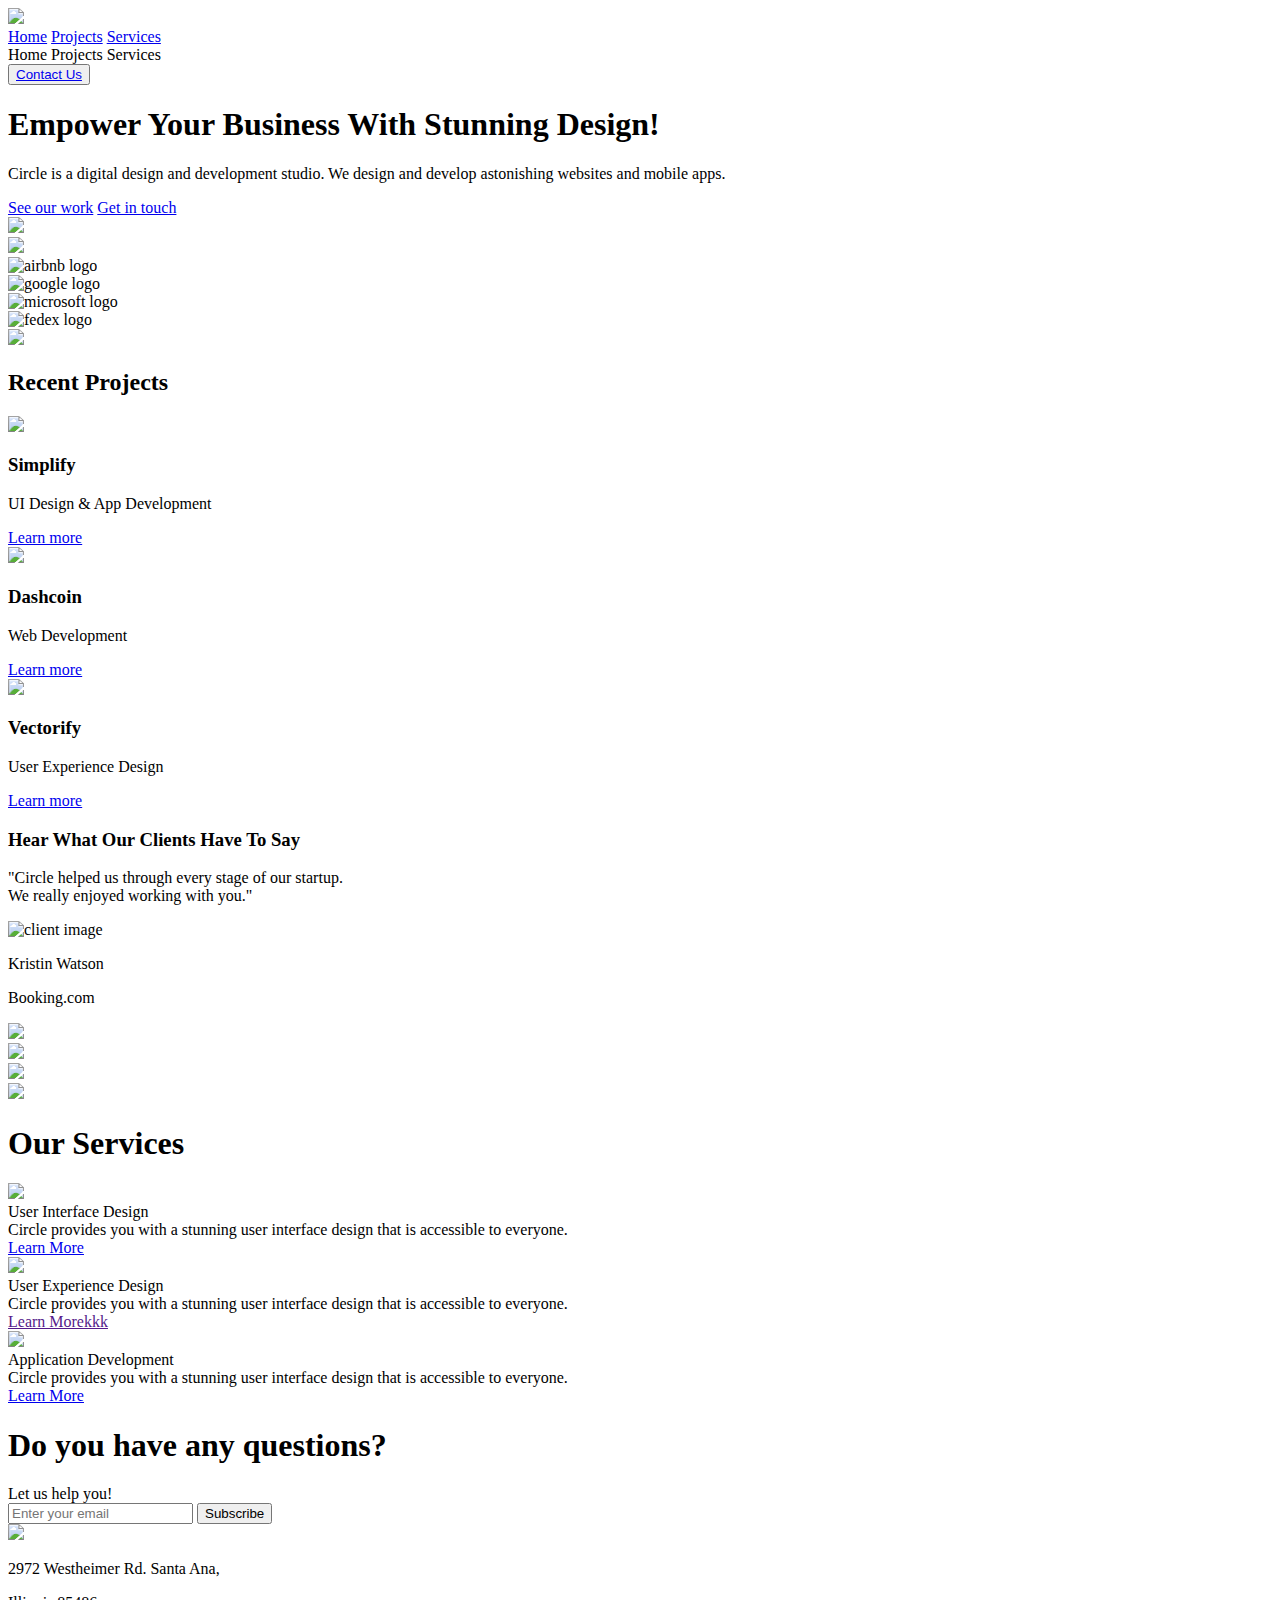
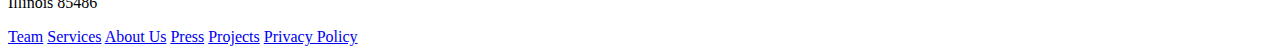
==== index.html @ bfbfd392 "hamburger icon" ====
<!DOCTYPE html>
<html lang="en">
  <head>
    <meta charset="UTF-8" />
    <meta http-equiv="X-UA-Compatible" content="IE=edge" />
    <meta name="viewport" content="width=device-width, initial-scale=1.0" />
    <link rel="stylesheet" href="/midtermproject/index.css" />

    <link
      rel="stylesheet"
      href="https://cdnjs.cloudflare.com/ajax/libs/font-awesome/6.2.1/css/all.min.css"
      integrity="sha512-MV7K8+y+gLIBoVD59lQIYicR65iaqukzvf/nwasF0nqhPay5w/9lJmVM2hMDcnK1OnMGCdVK+iQrJ7lzPJQd1w=="
      crossorigin="anonymous"
      referrerpolicy="no-referrer"
    />
    <link rel="preconnect" href="https://fonts.googleapis.com" />
    <link rel="preconnect" href="https://fonts.gstatic.com" crossorigin />
    <link
      href="https://fonts.googleapis.com/css2?family=Roboto:wght@400;700&display=swap"
      rel="stylesheet"
    />

    <title>Midterm Project</title>
  </head>
  <body onload="initMainPage()">
    <div id="page">
      <section class="topnav">
        <a href="#home" class="active">
          <img src="/midtermproject/project-assets/logos/circle.svg"
        /></a>

        <div id="navbar-menu">
          <div class="navbar-desktop">
            <a id="home-nav" href="#home">Home</a>
            <a href="index-projects.html">Projects</a>
            <a href="#services">Services</a>
          </div>
          <div class="hamburger">
            <i class="fa-solid fa-bars"></i>
            <div class="hamburger-links">
              <span class="bar">Home</span>
              <span class="bar">Projects</span>
              <span class="bar">Services</span>
            </div>
          </div>
        </div>
        <button id="contact"><a href="contact.html">Contact Us</a></button>
      </section>
      <section id="hero">
        <div id="hero-text">
          <h1>Empower Your Business With Stunning Design!</h1>
          <p>
            Circle is a digital design and development studio. We design and
            develop astonishing websites and mobile apps.
          </p>
          <div class="hero-buttons">
            <a href="#" id="see-btn">See our work</a>
            <a href="#" id="get-in-touch-btn">Get in touch</a>
          </div>
        </div>
        <div id="hero-imgs">
          <div id="container-card1">
            <img
              id="hero-card-1"
              src="/midtermproject/project-assets/hero-section/card-1.png"
            />
          </div>
          <div id="container-card2">
            <img
              id="hero-card-2"
              src="/midtermproject/project-assets/hero-section/card-2.png"
            />
          </div>
        </div>
      </section>
      <section>
        <div class="grid-container">
          <div>
            <img
              src="/midtermproject/project-assets/logos/airbnb-logo.svg"
              alt="airbnb logo"
            />
          </div>
          <div>
            <img
              src="/midtermproject/project-assets/logos/google-logo.svg"
              alt="google logo"
            />
          </div>
          <div>
            <img
              src="/midtermproject/project-assets/logos/microsoft-logo.svg"
              alt="microsoft logo"
            />
          </div>
          <div>
            <img
              src="/midtermproject/project-assets/logos/fedex-logo.svg"
              alt="fedex logo"
            />
          </div>
          <div>
            <img
              class="only-desktop"
              src="/midtermproject/project-assets/logos/amazon-logo.svg"
            />
          </div>
        </div>
      </section>
      <section>
        <h2>Recent Projects</h2>
        <div class="card-container">
          <div class="card">
            <img
              class="img-project"
              src="/midtermproject/project-assets/projects-section/1.jpg"
            />
            <h3>Simplify</h3>
            <p>UI Design & App Development</p>
            <a href="index-projects.html">Learn more</a>
          </div>
          <div class="card">
            <img
              class="img-project"
              src="/midtermproject/project-assets/projects-section/2.jpg"
            />
            <h3>Dashcoin</h3>
            <p>Web Development</p>
            <a href="index-projects.html">Learn more</a>
          </div>
          <div class="card">
            <img
              class="img-project"
              src="/midtermproject/project-assets/projects-section/3.jpg"
            />
            <h3>Vectorify</h3>
            <p>User Experience Design</p>
            <a href="index-projects.html">Learn more</a>
          </div>
        </div>
      </section>
      <section id="grey-box">
        <div class="box-container">
          <h3>Hear What Our Clients Have To Say</h3>
          <p>
            "Circle helped us through every stage of our startup. <br />
            We really enjoyed working with you."
          </p>

          <div class="client">
            <img
              id="client-img"
              alt="client image"
              src="/midtermproject/project-assets/testimonial-section/profile.png"
            />

            <div class="client-info">
              <p id="Kristin">Kristin Watson</p>
              <p id="Booking">Booking.com</p>
            </div>
          </div>

          <div>
            <img
              id="emoji-top-left"
              src="/midtermproject/project-assets/testimonial-section/memoji-1.png"
            />
          </div>
          <div>
            <img
              id="emoji-top-right"
              src="/midtermproject/project-assets/testimonial-section/memoji-2.png"
            />
          </div>
          <div>
            <img
              id="emoji-bottom-left"
              src="/midtermproject/project-assets/testimonial-section/memoji-3.png"
            />
          </div>
          <div>
            <img
              id="emoji-bottom-right"
              src="/midtermproject/project-assets/testimonial-section/memoji-4.png"
            />
          </div>
        </div>
      </section>
      <section>
        <div>
          <h1 class="projects-heading">Our Services</h1>
          <div class="services-container">
            <div class="card-services">
              <img
                class="icon-services"
                src="/midtermproject/project-assets/services-section/icons/1.svg"
              />
              <div class="card-text">
                <div class="service-title">User Interface Design</div>
                <div class="service-text">
                  Circle provides you with a stunning user interface design that
                  is accessible to everyone.
                </div>
                <div>
                  <a
                    class="link-services"
                    href="index-projects.html"
                    class="service-link"
                    >Learn More</a
                  >
                </div>
              </div>
            </div>
            <div class="card-services">
              <img
                class="icon-services"
                src="/midtermproject/project-assets/services-section/icons/2.svg"
              />
              <div class="card-text">
                <div class="service-title">User Experience Design</div>
                <div class="service-text">
                  Circle provides you with a stunning user interface design that
                  is accessible to everyone.
                </div>
                <div>
                  <a href="" class="link-services">Learn Morekkk</a>
                </div>
              </div>
            </div>
            <div class="card-services">
              <img
                class="icon-services"
                src="/midtermproject/project-assets/services-section/icons/3.svg"
              />
              <div class="card-text">
                <div class="service-title">Application Development</div>
                <div class="service-text">
                  Circle provides you with a stunning user interface design that
                  is accessible to everyone.
                </div>
                <div>
                  <a class="link-services" href="index-projects.html"
                    >Learn More</a
                  >
                </div>
              </div>
            </div>
          </div>
        </div>
      </section>
      <section id="contact_section">
        <div id="mail-container">
          <h1>Do you have any questions?</h1>

          <div class="body-20">Let us help you!</div>
          <form id="email-form">
            <input
              type="email"
              name="email"
              id="email_input"
              placeholder="Enter your email"
            />
            <input id="submit" type="button" value="Subscribe" />
          </form>
        </div>
      </section>
      <section>
        <div id="footer-container">
          <div id="footer-info">
            <img
              id="circle-logo"
              src="/midtermproject/project-assets/logos/circle.svg"
            />
            <div id="address">
              <p>2972 Westheimer Rd. Santa Ana,</p>
              <p>Illinois 85486</p>
            </div>
          </div>
          <div id="footer-links">
            <a href="#" class="footer-link">Team</a>
            <a href="#" class="footer-link">Services</a>
            <a href="#" class="footer-link">About Us</a>
            <a href="#" class="footer-link">Press</a>
            <a href="#" class="footer-link">Projects</a>
            <a href="#" class="footer-link">Privacy Policy</a>
          </div>
        </div>
      </section>
    </div>
    <script src="/midtermproject/index.js"></script>
  </body>
</html>
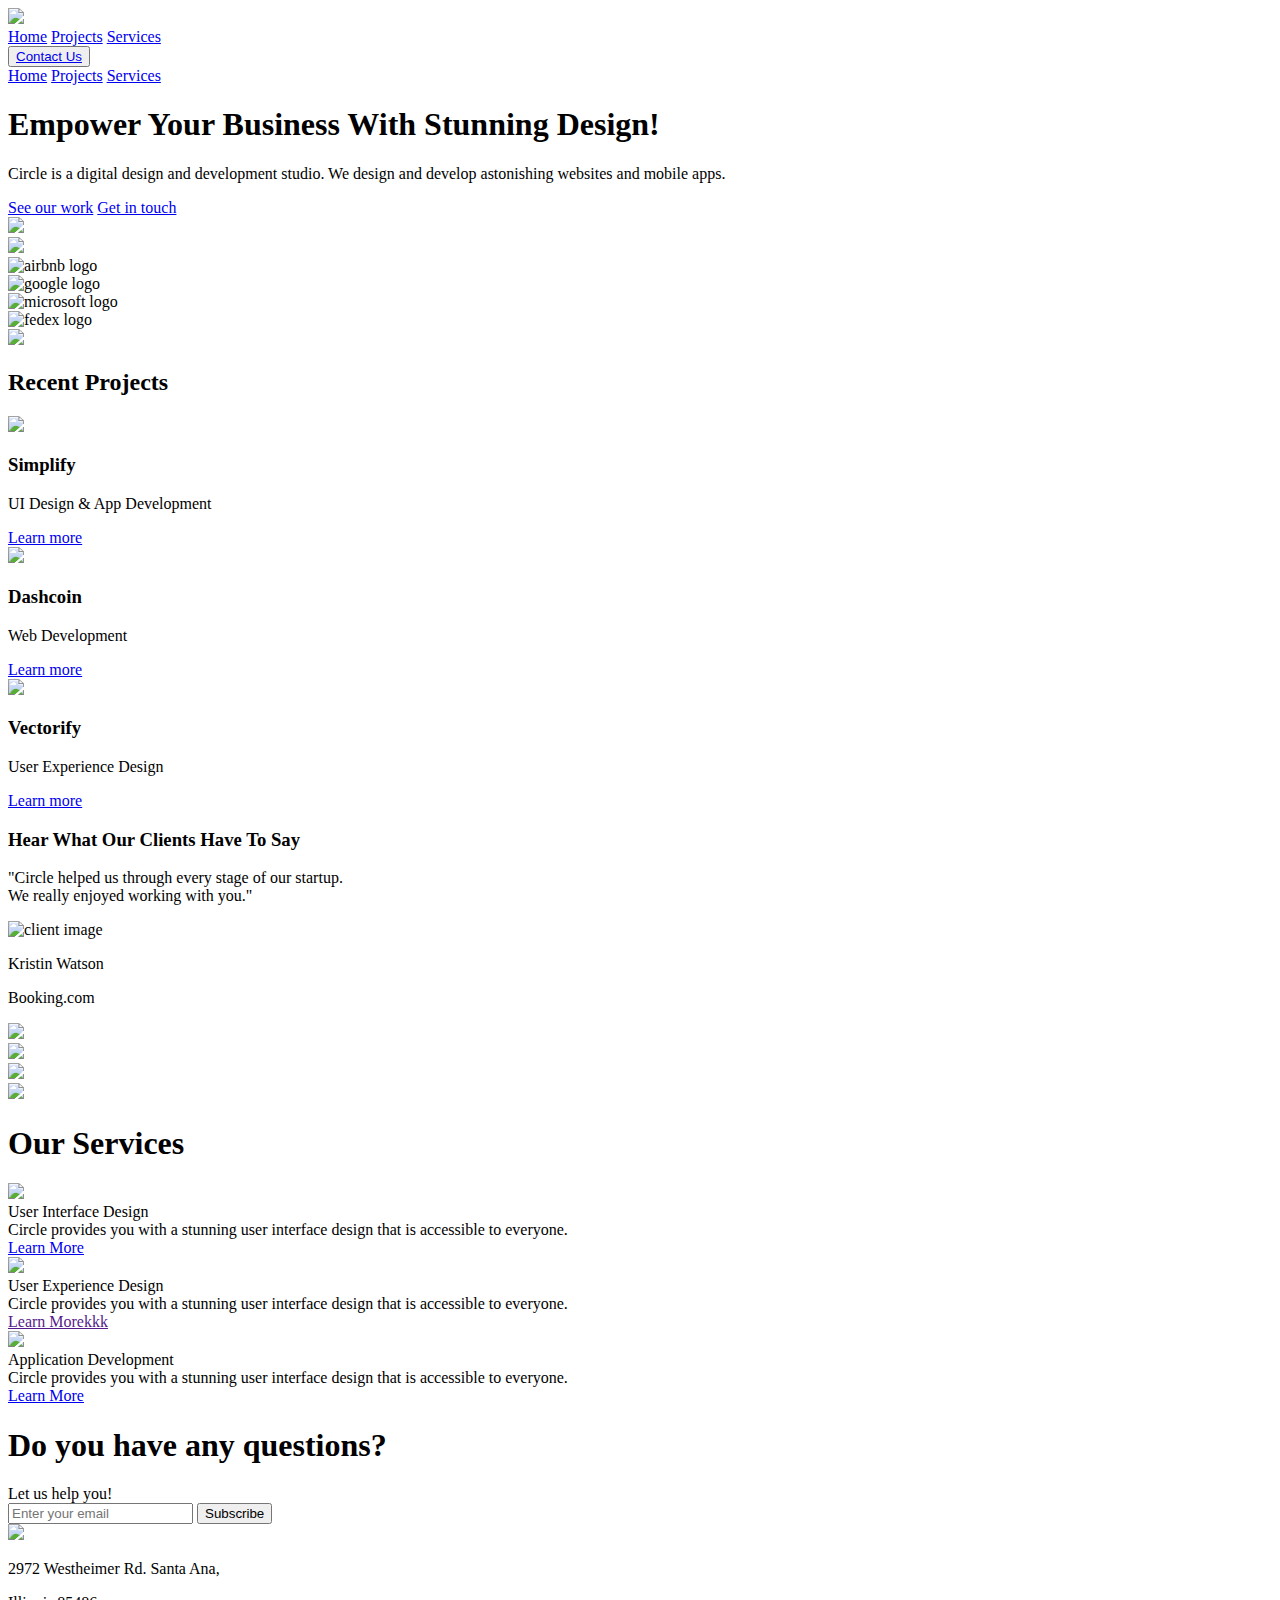
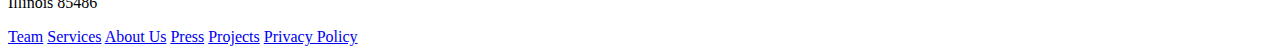
==== commit 3353f174: "hambruger2" ====
--- a/index.html
+++ b/index.html
@@ -31,21 +31,22 @@
 
         <div id="navbar-menu">
           <div class="navbar-desktop">
-            <a id="home-nav" href="#home">Home</a>
+            <a class="home-nav" href="#home">Home</a>
             <a href="index-projects.html">Projects</a>
             <a href="#services">Services</a>
           </div>
           <div class="hamburger">
             <i class="fa-solid fa-bars"></i>
-            <div class="hamburger-links">
-              <span class="bar">Home</span>
-              <span class="bar">Projects</span>
-              <span class="bar">Services</span>
-            </div>
-          </div>
-        </div>
+          </div>
+        </div>
+
         <button id="contact"><a href="contact.html">Contact Us</a></button>
       </section>
+      <div class="hamburger-links">
+        <a class="home-nav" href="#home">Home</a>
+        <a href="index-projects.html">Projects</a>
+        <a href="#services">Services</a>
+      </div>
       <section id="hero">
         <div id="hero-text">
           <h1>Empower Your Business With Stunning Design!</h1>
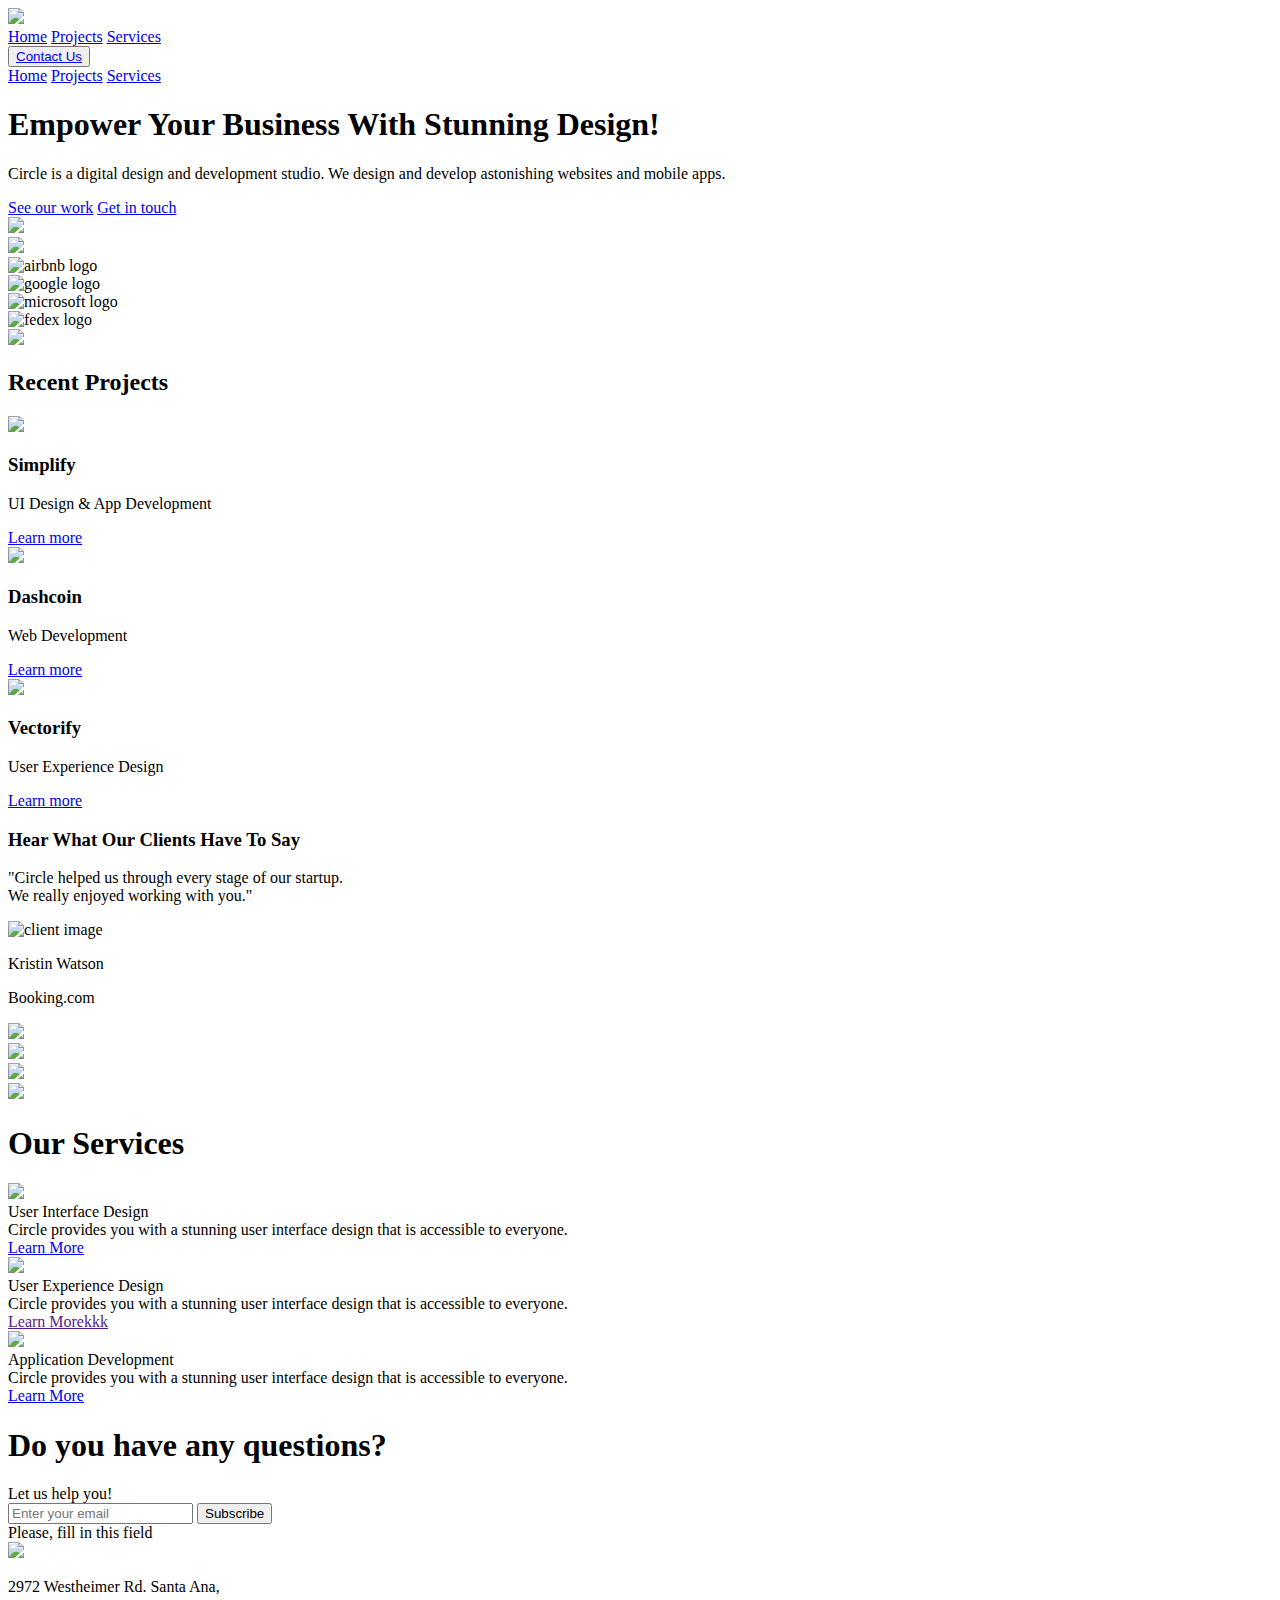
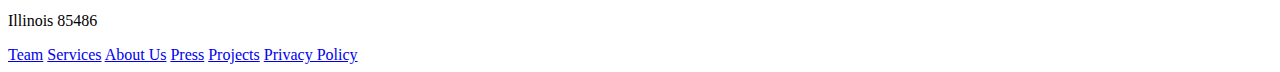
==== commit c0b7a3f6: "email message" ====
--- a/index.html
+++ b/index.html
@@ -263,6 +263,7 @@
             />
             <input id="submit" type="button" value="Subscribe" />
           </form>
+          <div class="error" id="field-error">Please, fill in this field</div>
         </div>
       </section>
       <section>
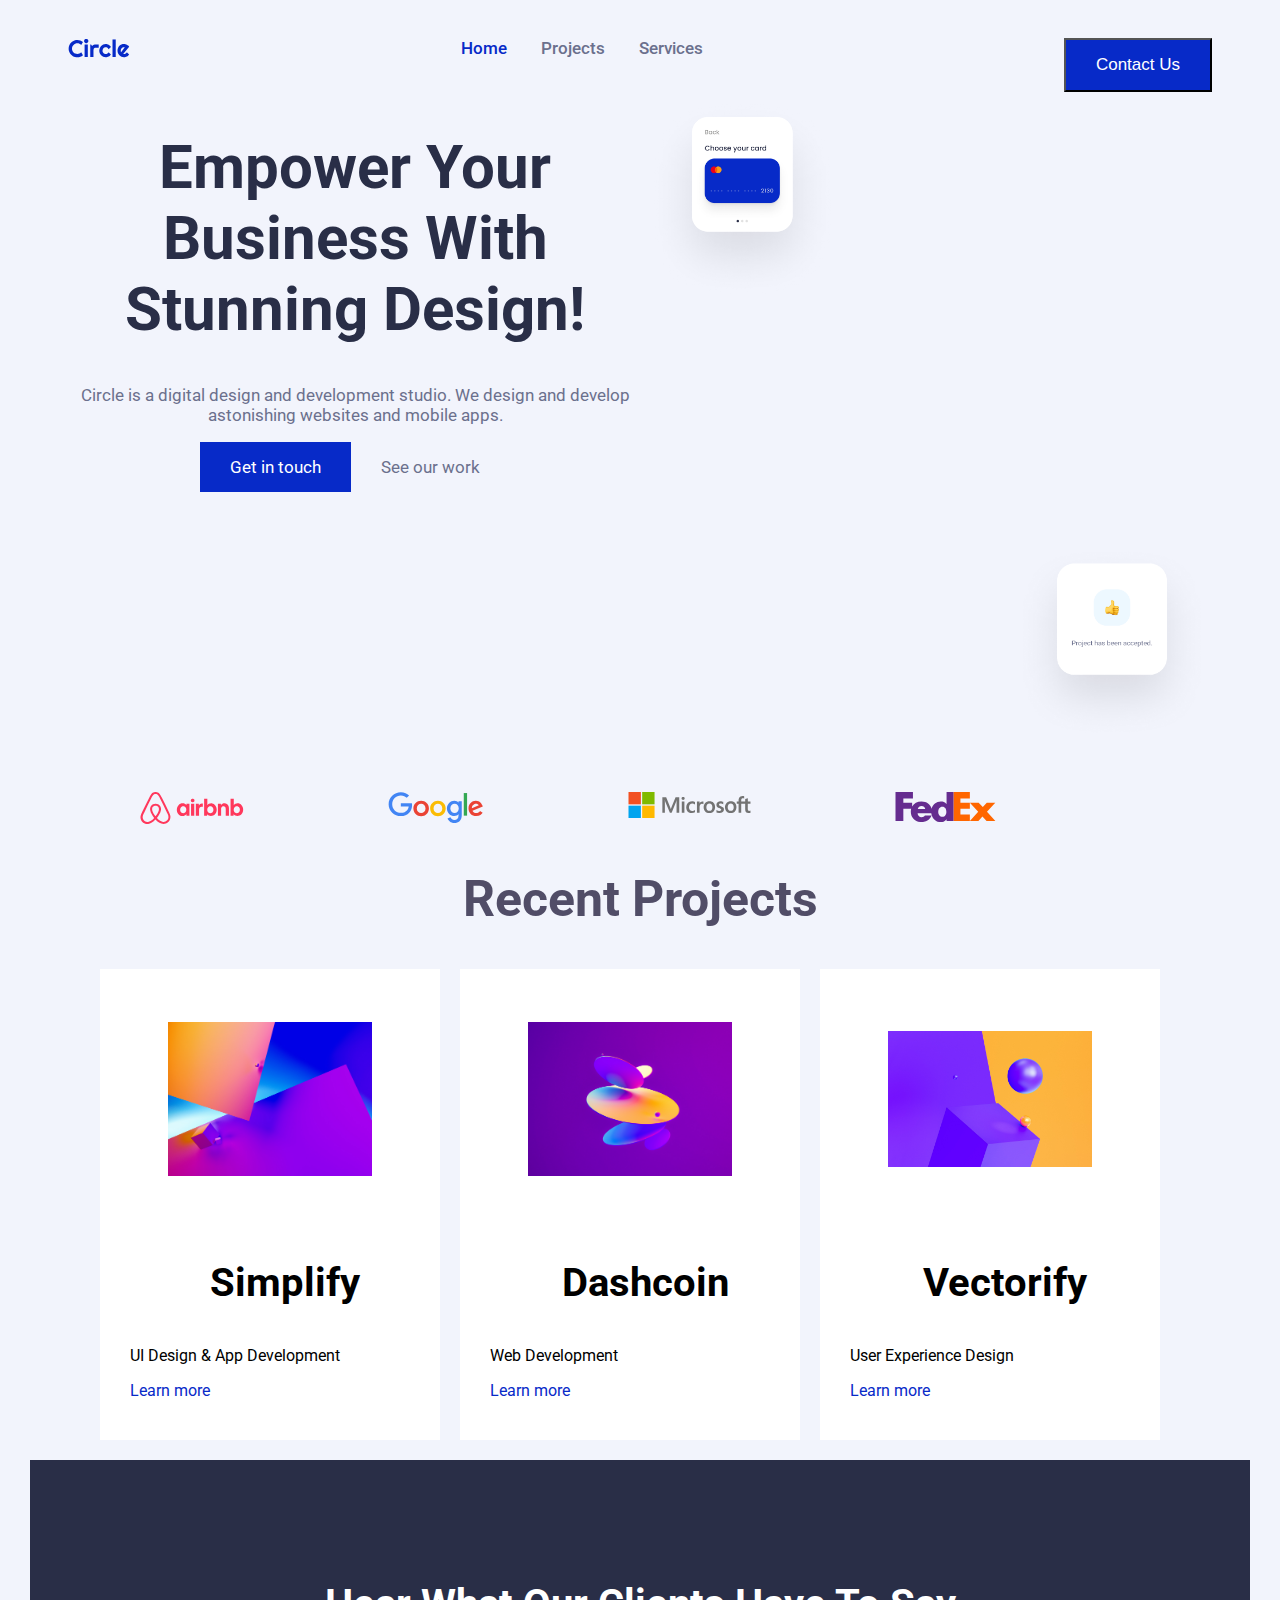
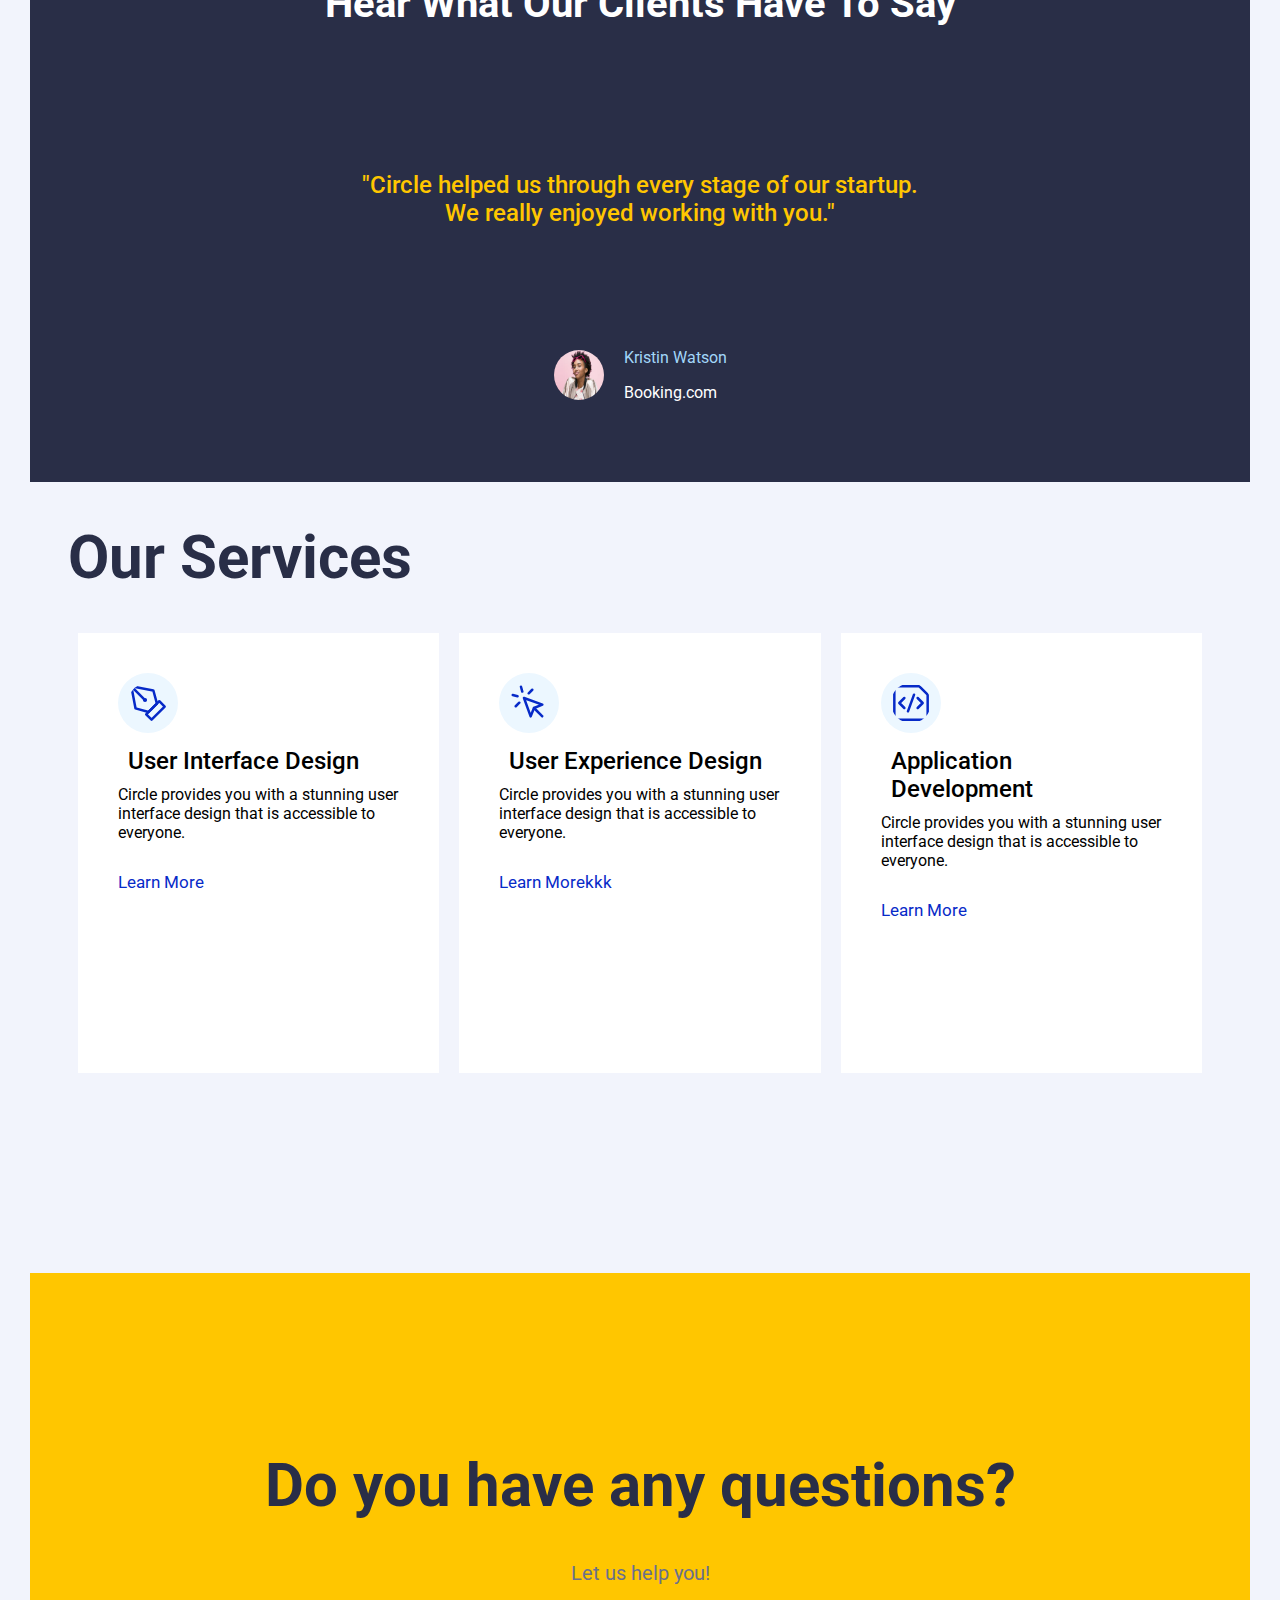
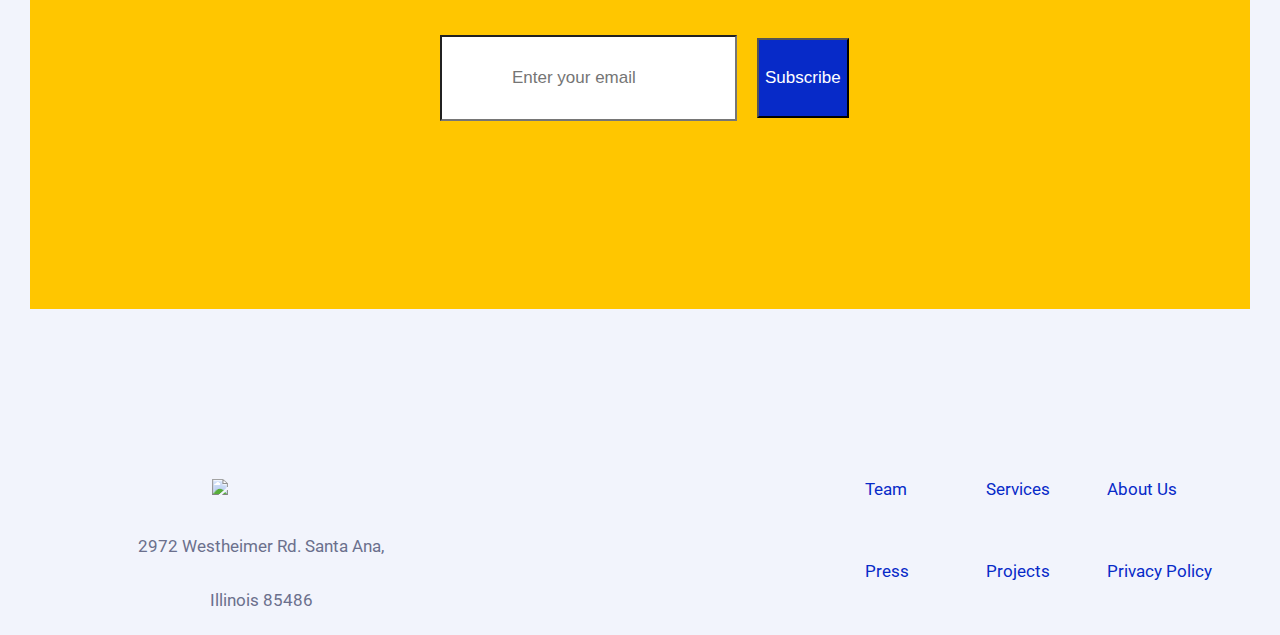
==== commit 1fcce3bb: "Update index.html" ====
--- a/index.html
+++ b/index.html
@@ -4,7 +4,7 @@
     <meta charset="UTF-8" />
     <meta http-equiv="X-UA-Compatible" content="IE=edge" />
     <meta name="viewport" content="width=device-width, initial-scale=1.0" />
-    <link rel="stylesheet" href="/midtermproject/index.css" />
+    <link rel="stylesheet" href="index.css" />
 
     <link
       rel="stylesheet"
@@ -26,7 +26,7 @@
     <div id="page">
       <section class="topnav">
         <a href="#home" class="active">
-          <img src="/midtermproject/project-assets/logos/circle.svg"
+          <img src="/project-assets/logos/circle.svg"
         /></a>
 
         <div id="navbar-menu">
@@ -63,13 +63,13 @@
           <div id="container-card1">
             <img
               id="hero-card-1"
-              src="/midtermproject/project-assets/hero-section/card-1.png"
+              src="project-assets/hero-section/card-1.png"
             />
           </div>
           <div id="container-card2">
             <img
               id="hero-card-2"
-              src="/midtermproject/project-assets/hero-section/card-2.png"
+              src="project-assets/hero-section/card-2.png"
             />
           </div>
         </div>
@@ -78,32 +78,32 @@
         <div class="grid-container">
           <div>
             <img
-              src="/midtermproject/project-assets/logos/airbnb-logo.svg"
+              src="project-assets/logos/airbnb-logo.svg"
               alt="airbnb logo"
             />
           </div>
           <div>
             <img
-              src="/midtermproject/project-assets/logos/google-logo.svg"
+              src="project-assets/logos/google-logo.svg"
               alt="google logo"
             />
           </div>
           <div>
             <img
-              src="/midtermproject/project-assets/logos/microsoft-logo.svg"
+              src="project-assets/logos/microsoft-logo.svg"
               alt="microsoft logo"
             />
           </div>
           <div>
             <img
-              src="/midtermproject/project-assets/logos/fedex-logo.svg"
+              src="project-assets/logos/fedex-logo.svg"
               alt="fedex logo"
             />
           </div>
           <div>
             <img
               class="only-desktop"
-              src="/midtermproject/project-assets/logos/amazon-logo.svg"
+              src="project-assets/logos/amazon-logo.svg"
             />
           </div>
         </div>
@@ -114,7 +114,7 @@
           <div class="card">
             <img
               class="img-project"
-              src="/midtermproject/project-assets/projects-section/1.jpg"
+              src="project-assets/projects-section/1.jpg"
             />
             <h3>Simplify</h3>
             <p>UI Design & App Development</p>
@@ -123,7 +123,7 @@
           <div class="card">
             <img
               class="img-project"
-              src="/midtermproject/project-assets/projects-section/2.jpg"
+              src="project-assets/projects-section/2.jpg"
             />
             <h3>Dashcoin</h3>
             <p>Web Development</p>
@@ -132,7 +132,7 @@
           <div class="card">
             <img
               class="img-project"
-              src="/midtermproject/project-assets/projects-section/3.jpg"
+              src="project-assets/projects-section/3.jpg"
             />
             <h3>Vectorify</h3>
             <p>User Experience Design</p>
@@ -152,7 +152,7 @@
             <img
               id="client-img"
               alt="client image"
-              src="/midtermproject/project-assets/testimonial-section/profile.png"
+              src="project-assets/testimonial-section/profile.png"
             />
 
             <div class="client-info">
@@ -164,25 +164,25 @@
           <div>
             <img
               id="emoji-top-left"
-              src="/midtermproject/project-assets/testimonial-section/memoji-1.png"
+              src="project-assets/testimonial-section/memoji-1.png"
             />
           </div>
           <div>
             <img
               id="emoji-top-right"
-              src="/midtermproject/project-assets/testimonial-section/memoji-2.png"
+              src="project-assets/testimonial-section/memoji-2.png"
             />
           </div>
           <div>
             <img
               id="emoji-bottom-left"
-              src="/midtermproject/project-assets/testimonial-section/memoji-3.png"
+              src="project-assets/testimonial-section/memoji-3.png"
             />
           </div>
           <div>
             <img
               id="emoji-bottom-right"
-              src="/midtermproject/project-assets/testimonial-section/memoji-4.png"
+              src="project-assets/testimonial-section/memoji-4.png"
             />
           </div>
         </div>
@@ -194,7 +194,7 @@
             <div class="card-services">
               <img
                 class="icon-services"
-                src="/midtermproject/project-assets/services-section/icons/1.svg"
+                src="project-assets/services-section/icons/1.svg"
               />
               <div class="card-text">
                 <div class="service-title">User Interface Design</div>
@@ -215,7 +215,7 @@
             <div class="card-services">
               <img
                 class="icon-services"
-                src="/midtermproject/project-assets/services-section/icons/2.svg"
+                src="project-assets/services-section/icons/2.svg"
               />
               <div class="card-text">
                 <div class="service-title">User Experience Design</div>
@@ -231,7 +231,7 @@
             <div class="card-services">
               <img
                 class="icon-services"
-                src="/midtermproject/project-assets/services-section/icons/3.svg"
+                src="project-assets/services-section/icons/3.svg"
               />
               <div class="card-text">
                 <div class="service-title">Application Development</div>
--- a/index.css
+++ b/index.css
@@ -0,0 +1,661 @@
+body {
+  font-family: Roboto;
+  background-color: #f2f4fc;
+}
+
+#page {
+  display: flex;
+  flex-direction: column;
+  padding-right: 60px;
+  padding-left: 60px;
+}
+#navbar-menu a {
+  text-decoration: none;
+  color: #6b708d;
+  font-size: 17px;
+  font-weight: 500;
+  padding-right: 30px;
+}
+
+h1 {
+  color: #292e47;
+  font-size: 30px;
+  font-weight: 700;
+  text-align: center;
+}
+
+h2 {
+  color: #514d67;
+  font-size: 50px;
+  font-weight: 700;
+  text-align: center;
+}
+
+h3 {
+  font-size: 40px;
+  font-weight: 700;
+  text-align: center;
+}
+
+.body-24 {
+  font-size: 24px;
+  font-weight: 500;
+}
+
+.body-20 {
+  font-size: 20px;
+  font-weight: 400;
+  color: #6b708d;
+  text-align: center;
+}
+
+.body-17 {
+  font-size: 17px;
+  font-weight: 400;
+  color: #6b708d;
+}
+
+h1 + p {
+  color: #6b708d;
+  font-size: 17px;
+  text-align: center;
+}
+
+.topnav {
+  display: flex;
+  flex-direction: row;
+  justify-content: space-between;
+}
+
+.navbar-desktop {
+  display: none;
+}
+
+.hamburger {
+  display: flex;
+  flex-direction: column;
+  align-items: flex-end;
+}
+
+.hamburger:hover {
+  cursor: pointer;
+}
+
+.hamburger-links {
+  display: none;
+  background-color: #c8c8c8;
+  margin: 20px -68px 0 -68px;
+  padding: 20px 20px 0 20px;
+}
+
+.hamburger-links > a {
+  text-decoration: none;
+  padding-bottom: 20px;
+  color: #514d67;
+}
+a.home-nav {
+  color: #072ac8;
+}
+.hamburger-links > a:hover {
+  color: #072ac8;
+}
+
+.active {
+  display: flex;
+  flex-direction: column;
+}
+
+#contact {
+  display: none;
+}
+
+#contact > a {
+  text-decoration: none;
+  color: #ffffff;
+}
+
+#hero {
+  display: flex;
+  flex-direction: column;
+}
+
+.hero-buttons {
+  display: flex;
+  flex-direction: row-reverse;
+  justify-content: center;
+  margin-top: 15px;
+}
+#get-in-touch-btn {
+  text-decoration: none;
+  background-color: #072ac8;
+  color: white;
+  font-size: 17px;
+  padding: 15px 30px;
+}
+
+#see-btn {
+  text-decoration: none;
+  color: #6b708d;
+  font-size: 17px;
+  padding: 15px 30px;
+}
+
+#hero-img {
+  width: 100%;
+}
+
+#hero-card-1,
+#hero-card-2 {
+  display: none;
+}
+
+.grid-container {
+  display: grid;
+  grid-template-columns: repeat(2, 1fr);
+  grid-template-rows: repeat (2, 1fr);
+  row-gap: 50px;
+  margin-top: 50px;
+  justify-items: center;
+}
+
+.only-desktop {
+  display: none;
+}
+
+.card-container {
+  display: flex;
+  flex-direction: column;
+}
+.card {
+  background-color: #ffffff;
+  width: 100%;
+  padding-bottom: 40px;
+  margin-bottom: 20px;
+}
+
+.card h3,
+.card p,
+.card a,
+.card div {
+  padding-left: 30px;
+}
+
+.img-project {
+  max-width: 60%;
+  object-fit: contain;
+  padding-top: 10px;
+  margin-left: auto;
+  margin-right: auto;
+  display: block;
+}
+
+.card > a {
+  text-decoration: none;
+  color: #072ac8;
+  font-weight: 400;
+}
+
+.box-container {
+  display: flex;
+  flex-direction: column;
+  background-color: #292e47;
+  align-items: center;
+  position: relative;
+  height: 100%;
+}
+
+#grey-box {
+  margin-left: -38px;
+  margin-right: -38px;
+}
+.box-container > h3 {
+  color: #ffffff;
+  margin-top: 120px;
+}
+
+.box-container > p {
+  color: #ffc600;
+  font-size: 24px;
+  font-weight: 500;
+  margin-top: 104px;
+  text-align: center;
+  margin-bottom: 105px;
+}
+
+.client {
+  display: flex;
+  flex-direction: row;
+  align-items: center;
+}
+
+.client-info {
+  padding-left: 20px;
+}
+#client-img {
+  border-radius: 50%;
+  width: 50px;
+  height: 50px;
+}
+
+#Kristin {
+  color: #a2d6f9;
+}
+
+#Booking {
+  color: #ffffff;
+}
+
+#emoji-top-left,
+#emoji-top-right,
+#emoji-bottom-left,
+#emoji-bottom-right {
+  display: none;
+}
+
+.services-container {
+  display: flex;
+  flex-direction: column;
+  justify-items: center;
+}
+
+.card-services {
+  background-color: #ffffff;
+  margin-bottom: 40px;
+  padding: 40px;
+  height: 260px;
+}
+
+.service-title {
+  font-size: 24px;
+  font-weight: 500;
+  padding: 10px;
+}
+
+.icon-services {
+  background-color: #ecf7ff;
+  border-radius: 50%;
+  padding: 10px;
+}
+
+.link-services {
+  text-decoration: none;
+  color: #072ac8;
+  font-size: 17px;
+  font-weight: 400;
+}
+
+.service-text {
+  margin-bottom: 30px;
+}
+
+.projects-heading {
+  text-align: left;
+}
+
+#contact_section {
+  margin: 0 -38px;
+}
+#mail-container {
+  height: 500px;
+  background-color: #ffc600;
+  padding-top: 136px;
+}
+
+#email_input {
+  width: 80%;
+  height: 80px;
+  font-size: 17px;
+  background-image: url("/midtermproject/project-assets/newsletter/icon/mail.svg");
+  background-repeat: no-repeat;
+  background-position: 30px 25px;
+  padding-left: 70px;
+}
+
+#email-form {
+  align-self: center;
+  margin-top: 50px;
+  width: 400px;
+}
+
+#submit {
+  width: 100%;
+  height: 80px;
+  background-color: #072ac8;
+  color: #ffffff;
+  font-size: 17px;
+  font-weight: 500;
+  margin-top: 20px;
+}
+
+#mail-container {
+  display: flex;
+  flex-direction: column;
+}
+
+#footer-container {
+  display: flex;
+  flex-direction: column;
+  justify-content: space-between;
+  margin-top: 70px;
+  align-items: stretch;
+}
+
+#circle-logo {
+  width: 98px;
+}
+
+#footer-info {
+  display: flex;
+  flex-direction: column;
+  align-items: center;
+  padding: 0 70px;
+}
+#footer-links {
+  display: grid;
+  grid-template-columns: repeat(3, 1fr);
+  grid-template-rows: repeat (2, 1fr);
+  justify-items: left;
+  grid-gap: 16px;
+  text-decoration: none;
+  font-size: 17px;
+  color: #072ac8;
+}
+
+#address {
+  text-decoration: none;
+  font-size: 17px;
+  color: #6b708d;
+  display: flex;
+  flex-direction: column;
+  align-items: center;
+  margin-top: 24px;
+}
+
+.footer-link {
+  text-decoration: none;
+  font-size: 17px;
+  color: #072ac8;
+}
+
+#project-subhead {
+  display: flex;
+  flex-direction: row;
+  justify-content: space-between;
+}
+
+#completion {
+  display: flex;
+  flex-direction: row;
+  align-items: center;
+}
+
+#date {
+  color: #6b708d;
+  margin-left: 5px;
+}
+
+#img-article {
+  width: 100%;
+  height: 444px;
+  object-fit: cover;
+  filter: drop-shadow(0 0 0.75rem #8644dd);
+}
+
+.article-text {
+  text-align: left;
+}
+
+#form {
+  display: flex;
+  flex-direction: column;
+}
+
+.form-field {
+  display: flex;
+  flex-direction: column;
+  margin-bottom: 20px;
+}
+
+.form-field > label {
+  font-size: 20px;
+  font-weight: 400;
+  color: #6b708d;
+  margin-bottom: 10px;
+}
+
+.form-field input,
+.form-field textarea {
+  font-size: 17px;
+  font-weight: 400;
+  color: #6b708d;
+  background-color: rgba(107, 112, 141, 0.1);
+  border: none;
+  padding: 22px 20px;
+}
+.form-field textarea {
+  height: 200px;
+}
+
+#submit-form {
+  width: 100%;
+  height: 80px;
+  background-color: #072ac8;
+  color: #ffffff;
+  font-size: 17px;
+}
+
+.error {
+  display: none;
+  color: #514d67;
+  font-size: 14px;
+  background-color: #f2f4fc;
+  border: 1px solid black;
+  width: fit-content;
+  padding: 6px;
+  margin-top: 4px;
+  border-radius: 5px;
+  box-shadow: 6px 3px 3px #514d67;
+  align-self: center;
+}
+
+@media screen and (min-width: 790px) {
+  .hamburger {
+    display: none;
+    cursor: pointer;
+  }
+  .navbar-desktop {
+    display: block;
+  }
+  a.home-nav,
+  #navbar-menu a.home-nav {
+    color: #072ac8;
+  }
+
+  .topnav {
+    margin-top: 30px;
+  }
+
+  h1 {
+    font-size: 60px;
+  }
+  #contact {
+    display: block;
+    background-color: #072ac8;
+    color: white;
+    font-size: 17px;
+    padding: 15px 30px;
+  }
+
+  #hero {
+    display: flex;
+    flex-direction: row;
+  }
+  #hero-imgs {
+    background-image: url("/midtermproject/project-assets/hero-section/hero-image.png");
+    min-width: 570px;
+    height: 650px;
+    background-size: cover;
+    display: flex;
+    flex-direction: column;
+    justify-content: space-between;
+  }
+
+  #hero-card-1,
+  #hero-card-2 {
+    display: block;
+    max-width: 200px;
+  }
+
+  #container-card1 {
+    display: flex;
+  }
+
+  #container-card2 {
+    display: flex;
+    flex-direction: row;
+    justify-content: flex-end;
+    margin-top: 30px;
+  }
+
+  .grid-container {
+    display: flex;
+    flex-direction: row;
+    justify-content: space-around;
+  }
+  .card-container {
+    flex-direction: row;
+    justify-content: center;
+  }
+
+  .card {
+    margin-right: 20px;
+    width: 340px;
+  }
+
+  .img-project {
+    height: 240px;
+    width: 340px;
+  }
+  .box-container {
+    display: flex;
+    flex-direction: column;
+    background-color: #292e47;
+    align-items: center;
+    position: relative;
+    min-height: 622px;
+  }
+  #emoji-top-left {
+    visibility: visible;
+    position: absolute;
+    left: 76px;
+    top: 51px;
+    width: 150px;
+    height: 150px;
+  }
+
+  #emoji-top-right {
+    visibility: visible;
+    position: absolute;
+    right: 76px;
+    top: 51px;
+    width: 150px;
+    height: 150px;
+  }
+
+  #emoji-bottom-left {
+    visibility: visible;
+    position: absolute;
+    bottom: 73px;
+    left: 63px;
+    width: 150px;
+    height: 150px;
+  }
+
+  #emoji-bottom-right {
+    visibility: visible;
+    position: absolute;
+    bottom: 73px;
+    right: 63px;
+    width: 150px;
+    height: 150px;
+  }
+
+  .services-container {
+    display: flex;
+    flex-direction: row;
+  }
+
+  .card-services {
+    background-color: #ffffff;
+    margin: 0 10px;
+    padding: 40px;
+    height: 360px;
+  }
+
+  #contact_section {
+    margin: 200px -38px 0 -38px;
+  }
+
+  #footer-container {
+    display: flex;
+    flex-direction: row;
+    justify-content: space-between;
+    margin-top: 170px;
+    align-items: stretch;
+  }
+
+  #footer-links {
+    display: grid;
+    grid-template-columns: repeat(3, 1fr);
+    grid-template-rows: repeat (2, 1fr);
+    justify-items: left;
+    grid-gap: 16px;
+  }
+
+  #address {
+    text-decoration: none;
+    font-size: 17px;
+    color: #6b708d;
+  }
+
+  #email-form {
+    align-self: center;
+    margin-top: 50px;
+    width: 400px;
+    display: flex;
+    flex-direction: row;
+    align-items: center;
+  }
+
+  #email_input {
+    width: 393px;
+    height: 80px;
+    font-size: 17px;
+    background-image: url("/midtermproject/project-assets/newsletter/icon/mail.svg");
+    background-repeat: no-repeat;
+  }
+
+  #submit {
+    width: 198px;
+    height: 80px;
+    background-color: #072ac8;
+    color: #ffffff;
+    font-size: 17px;
+    font-weight: 500;
+    margin-top: 0;
+    margin-left: 20px;
+  }
+  .form-field {
+    margin-left: 20px;
+    margin-bottom: 10px;
+  }
+
+  #mail-phone-container {
+    display: flex;
+    flex-direction: row;
+  }
+
+  #mail-phone-container .form-field {
+    width: 50%;
+  }
+}
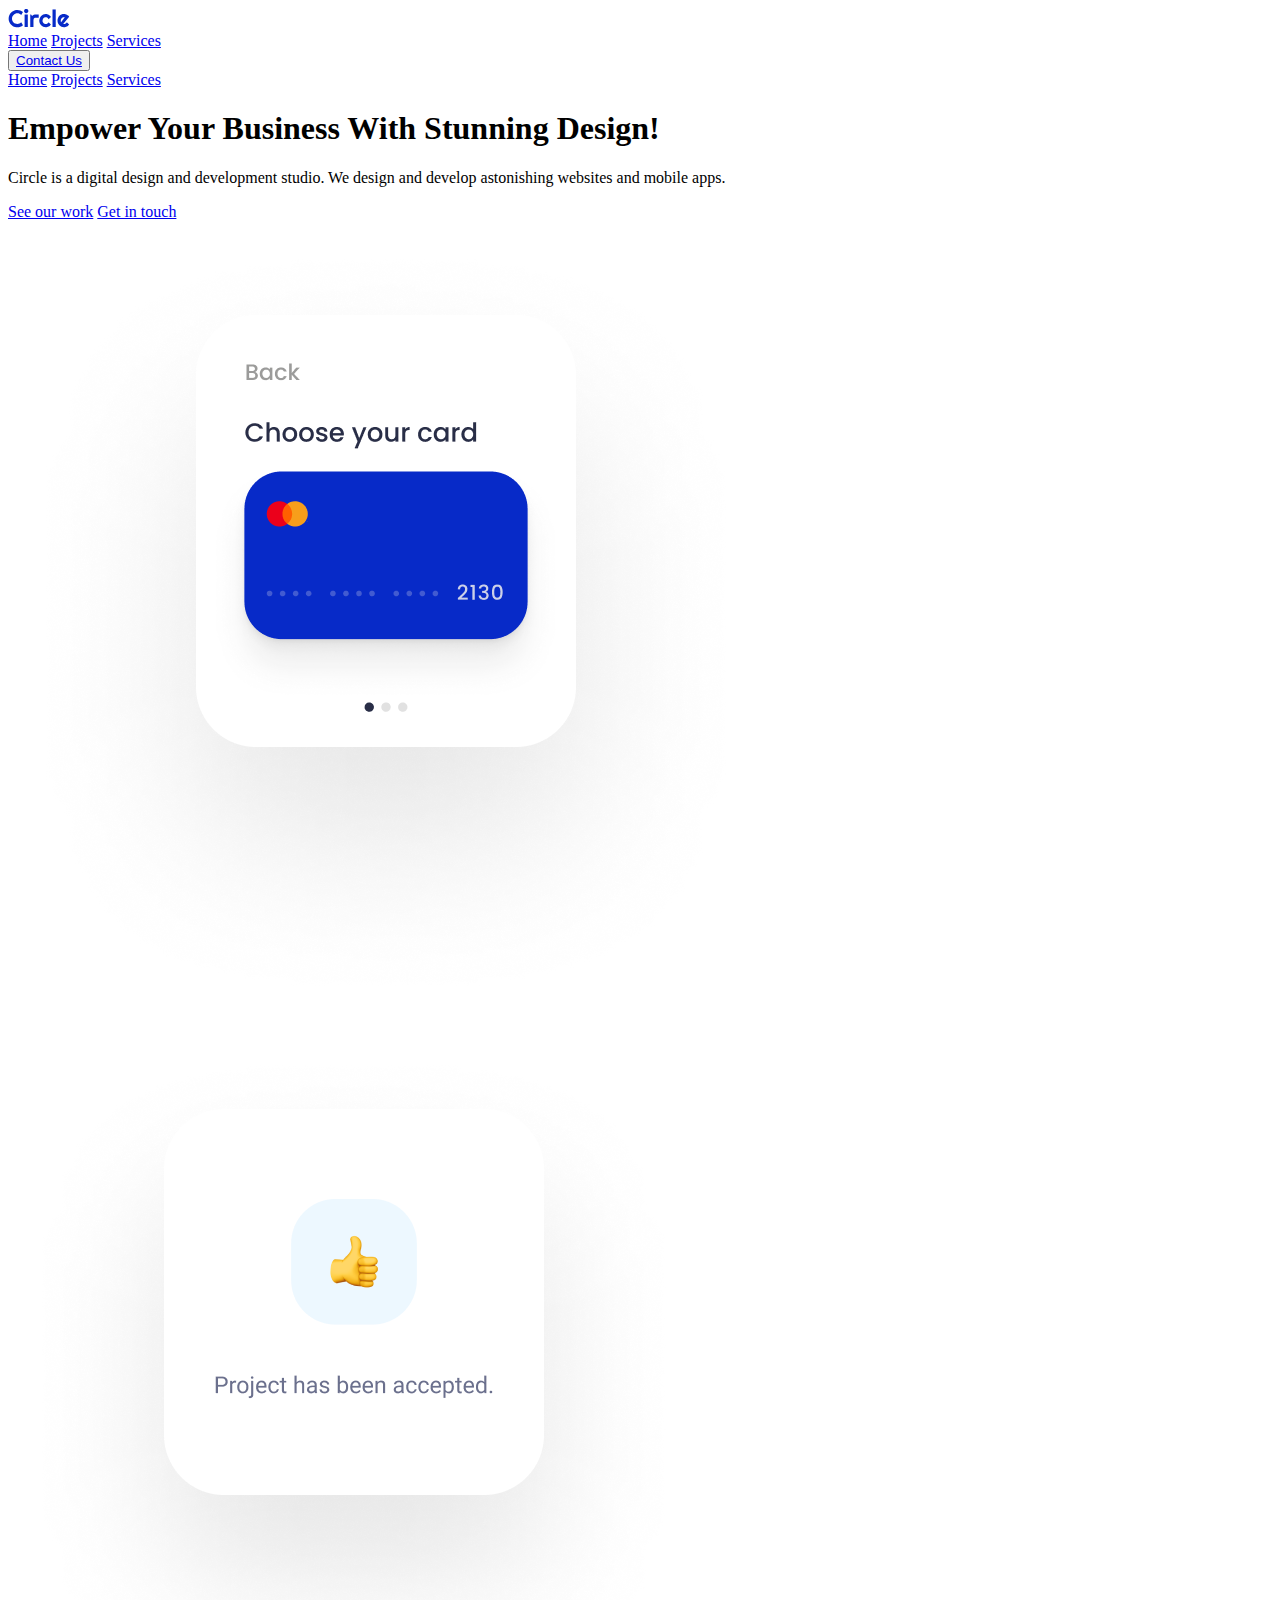
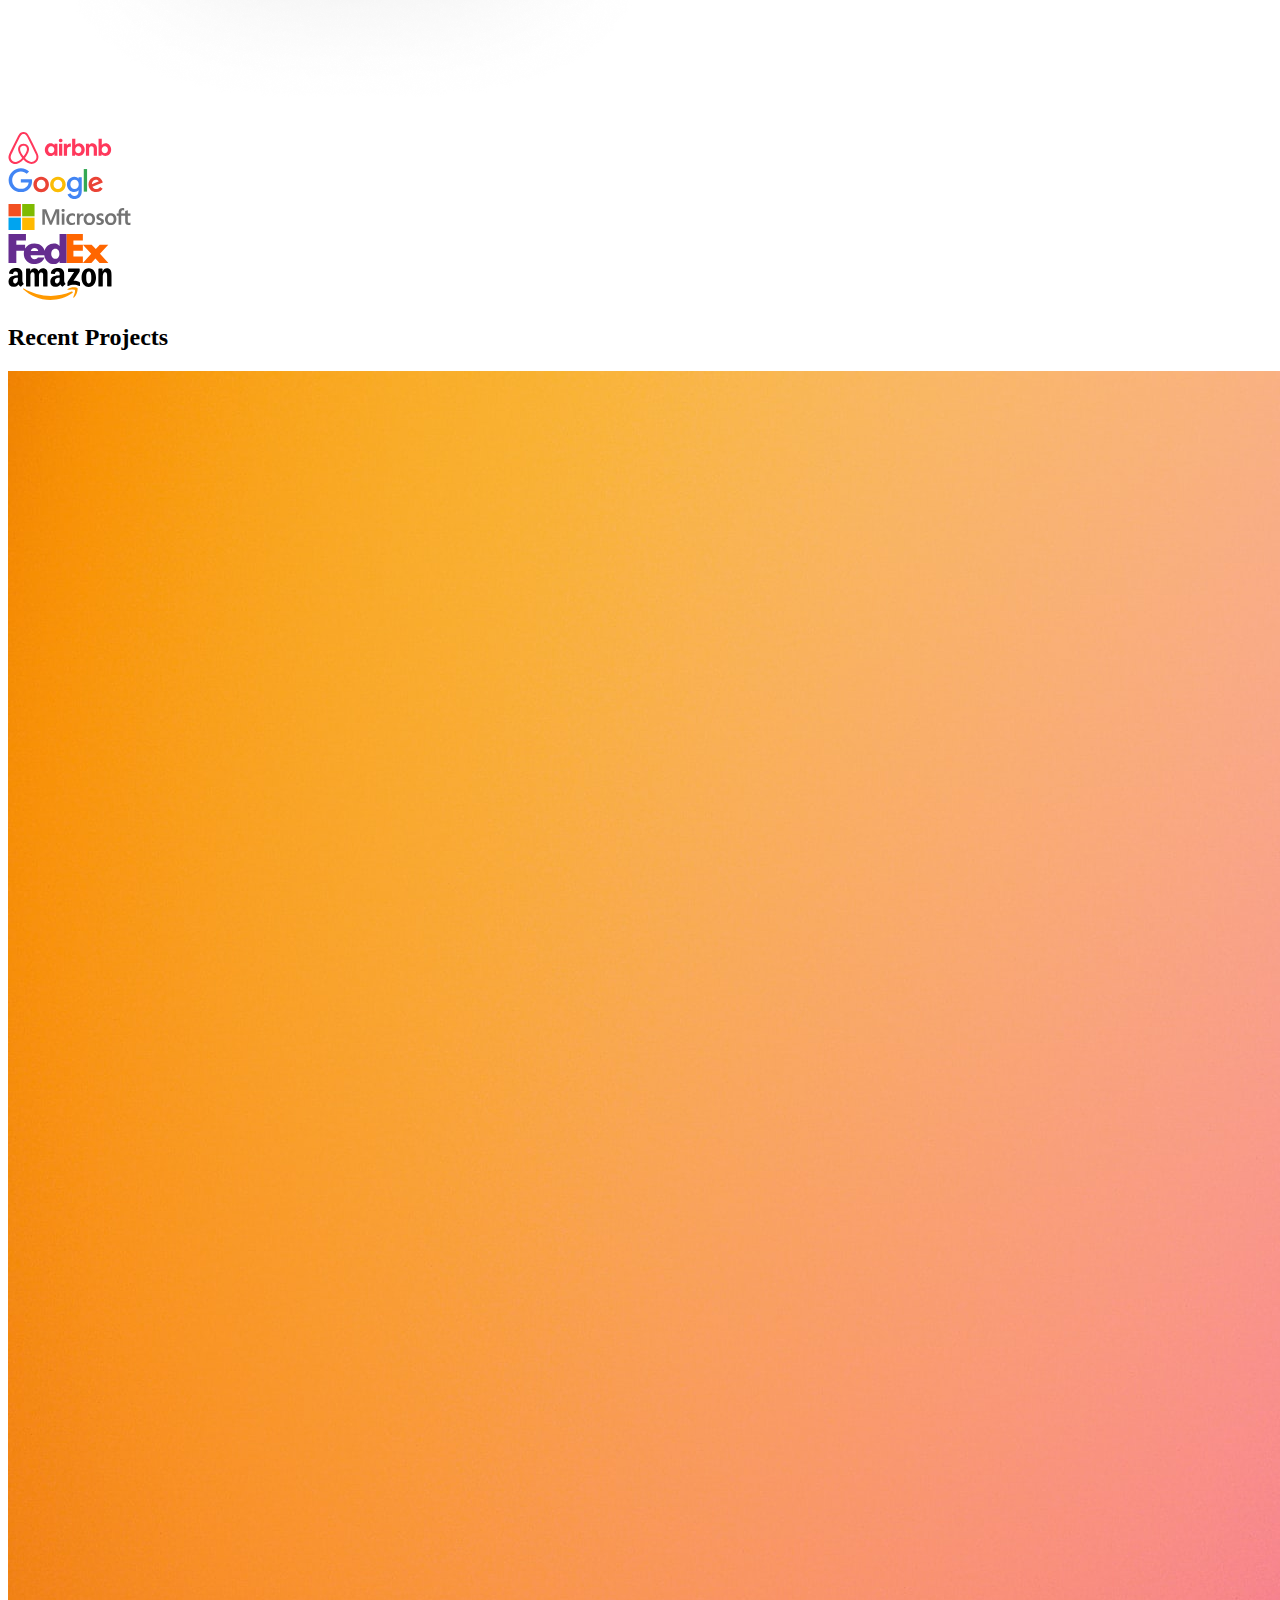
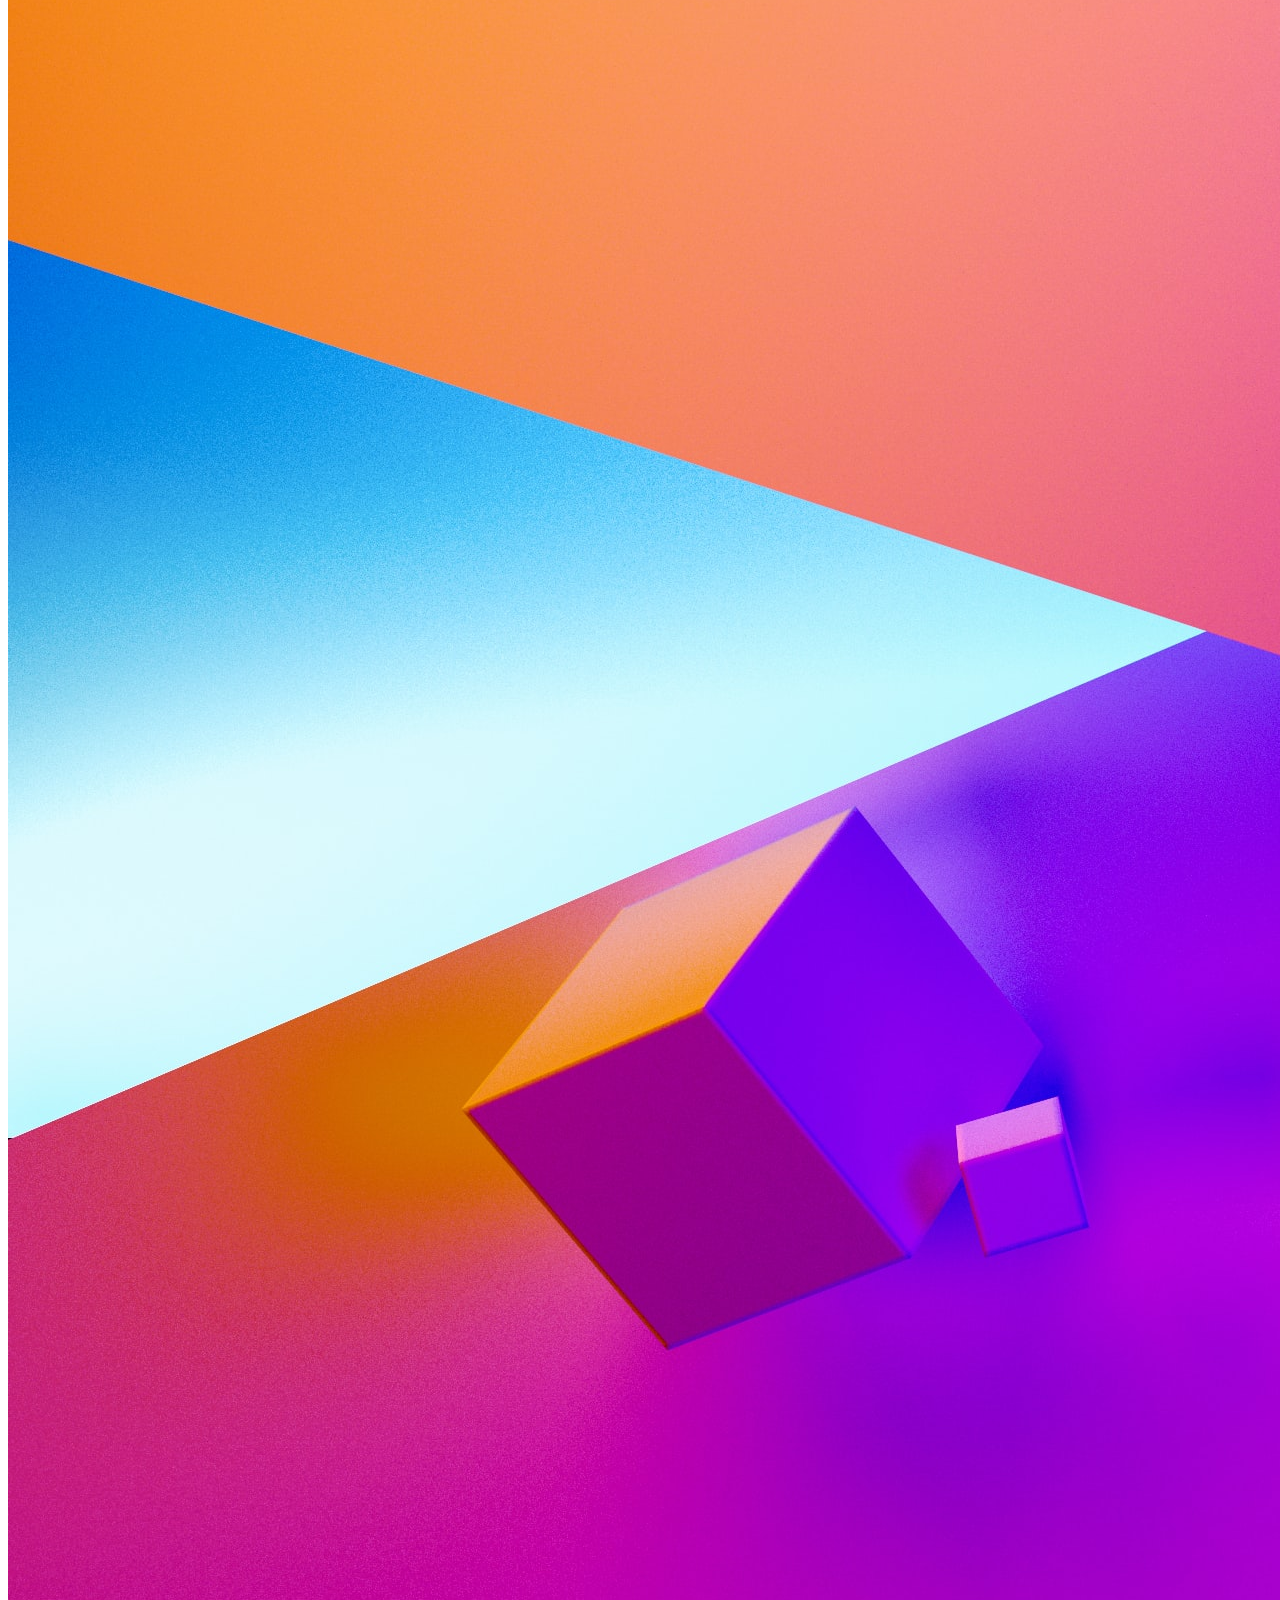
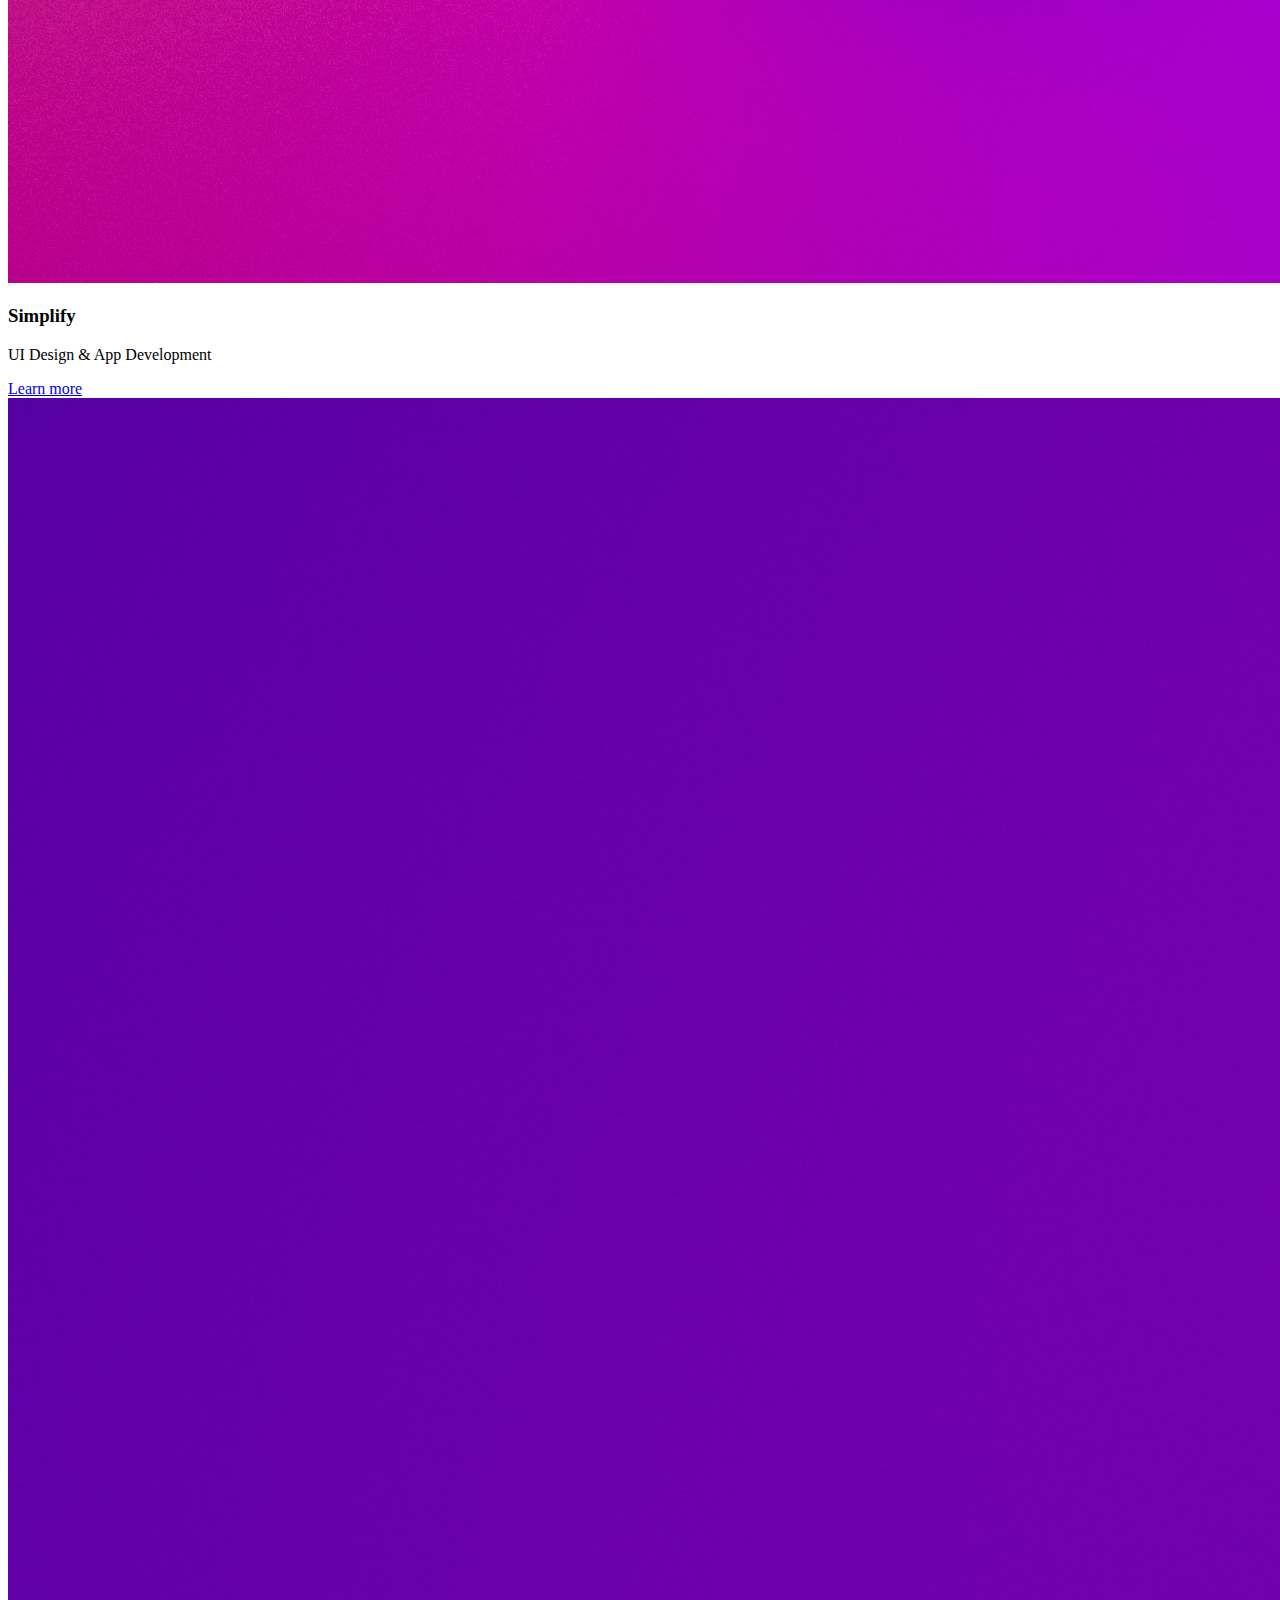
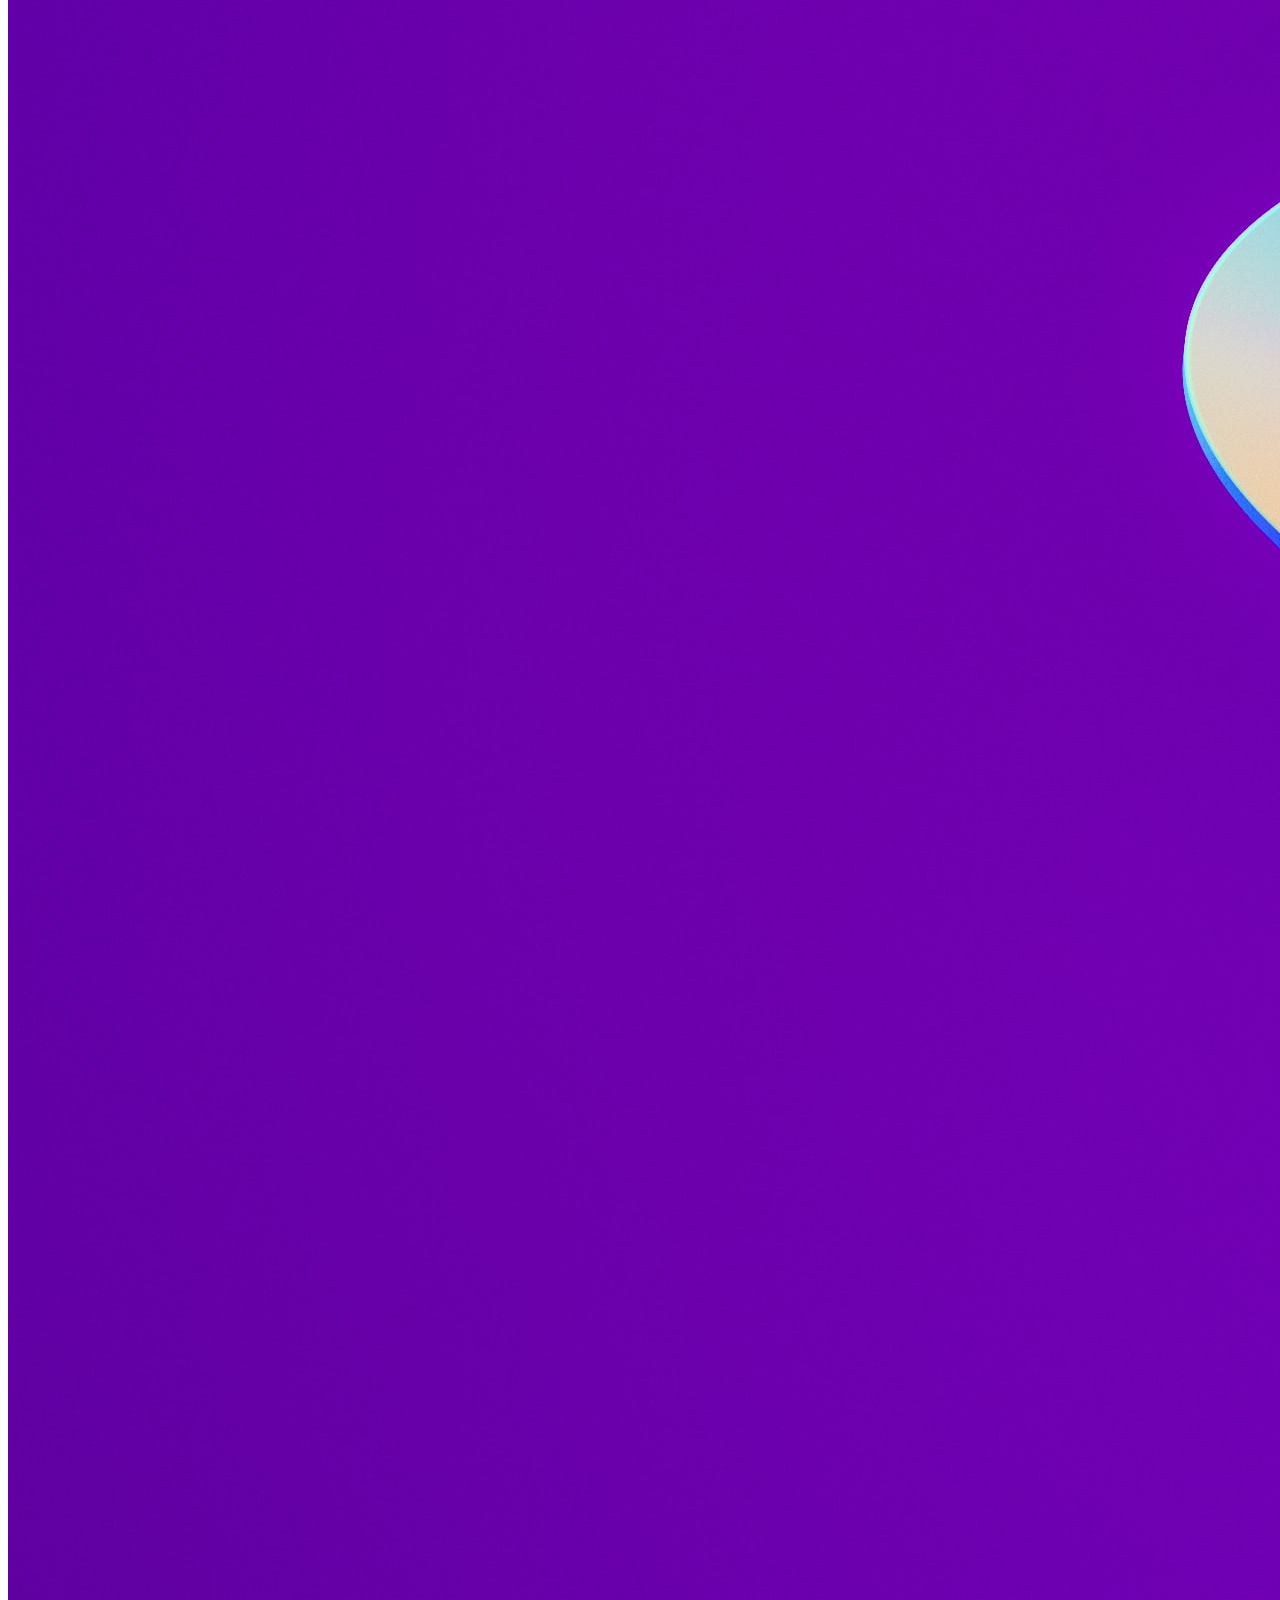
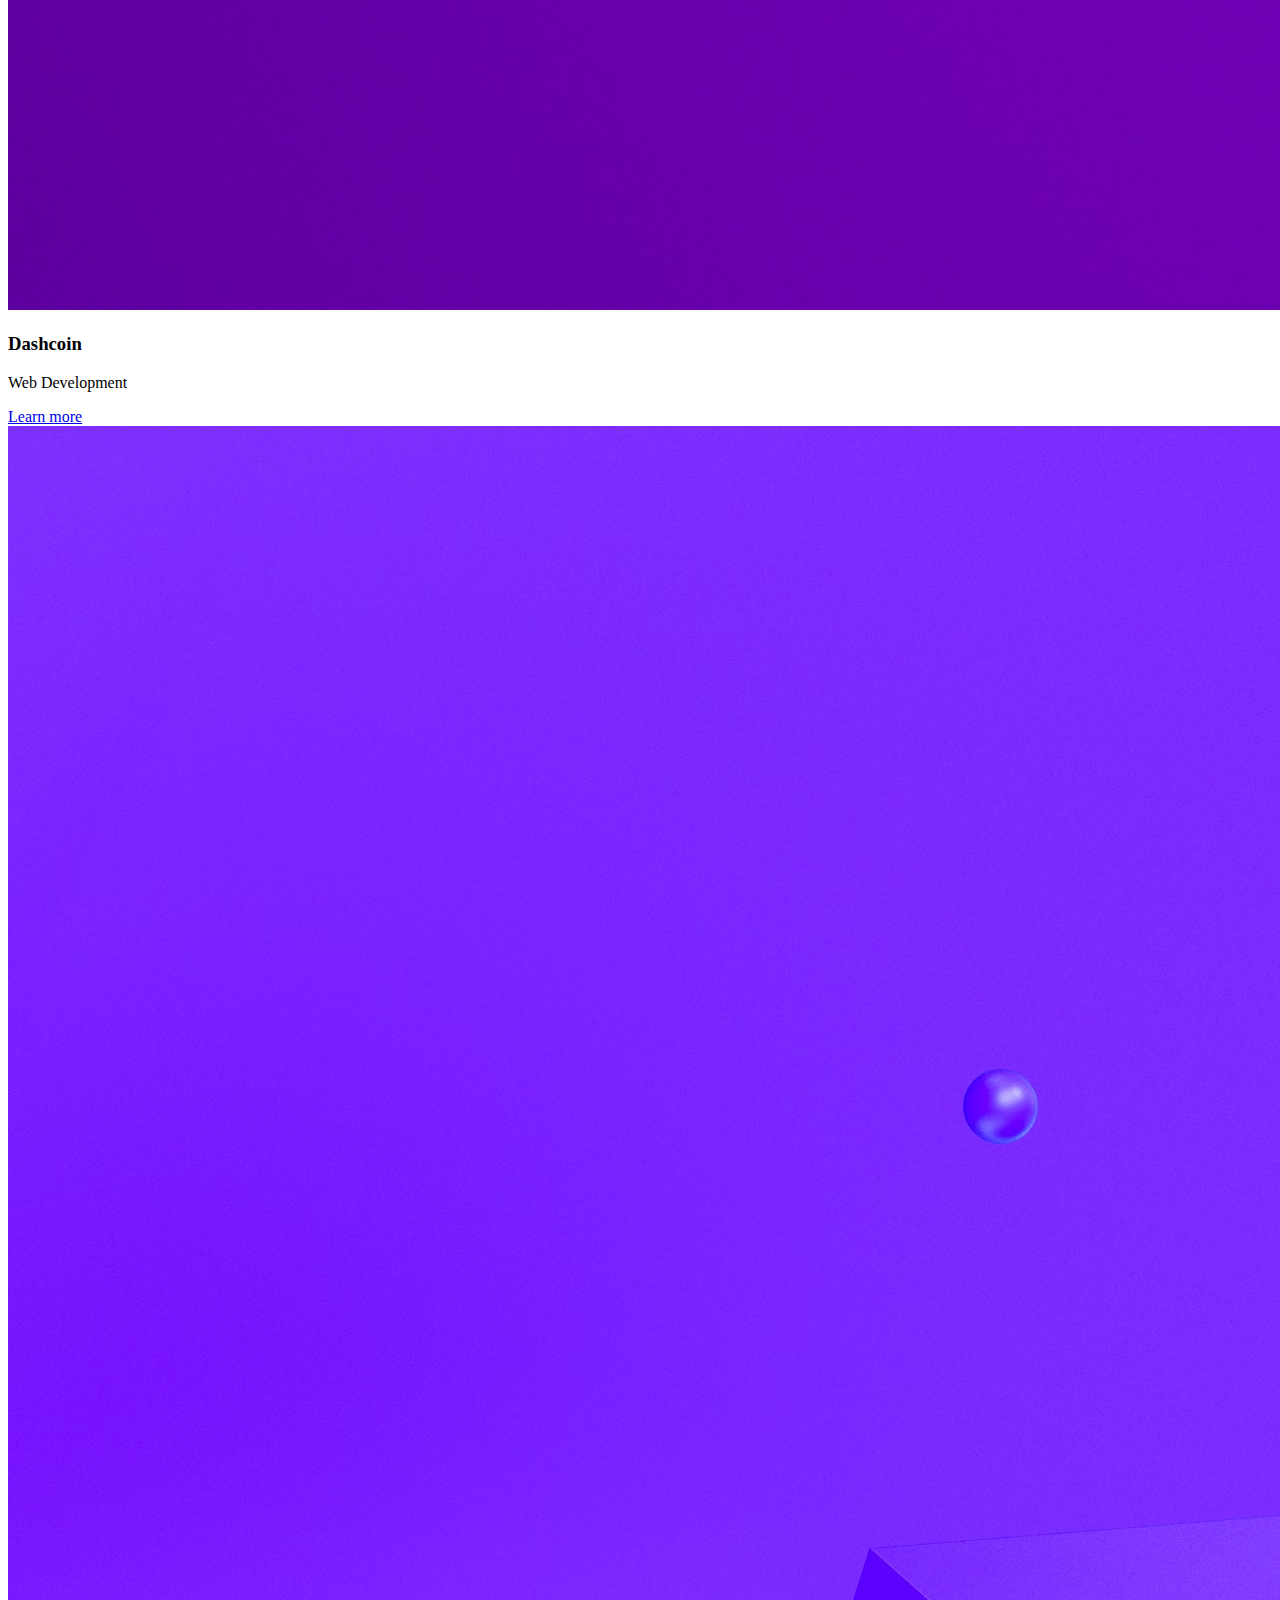
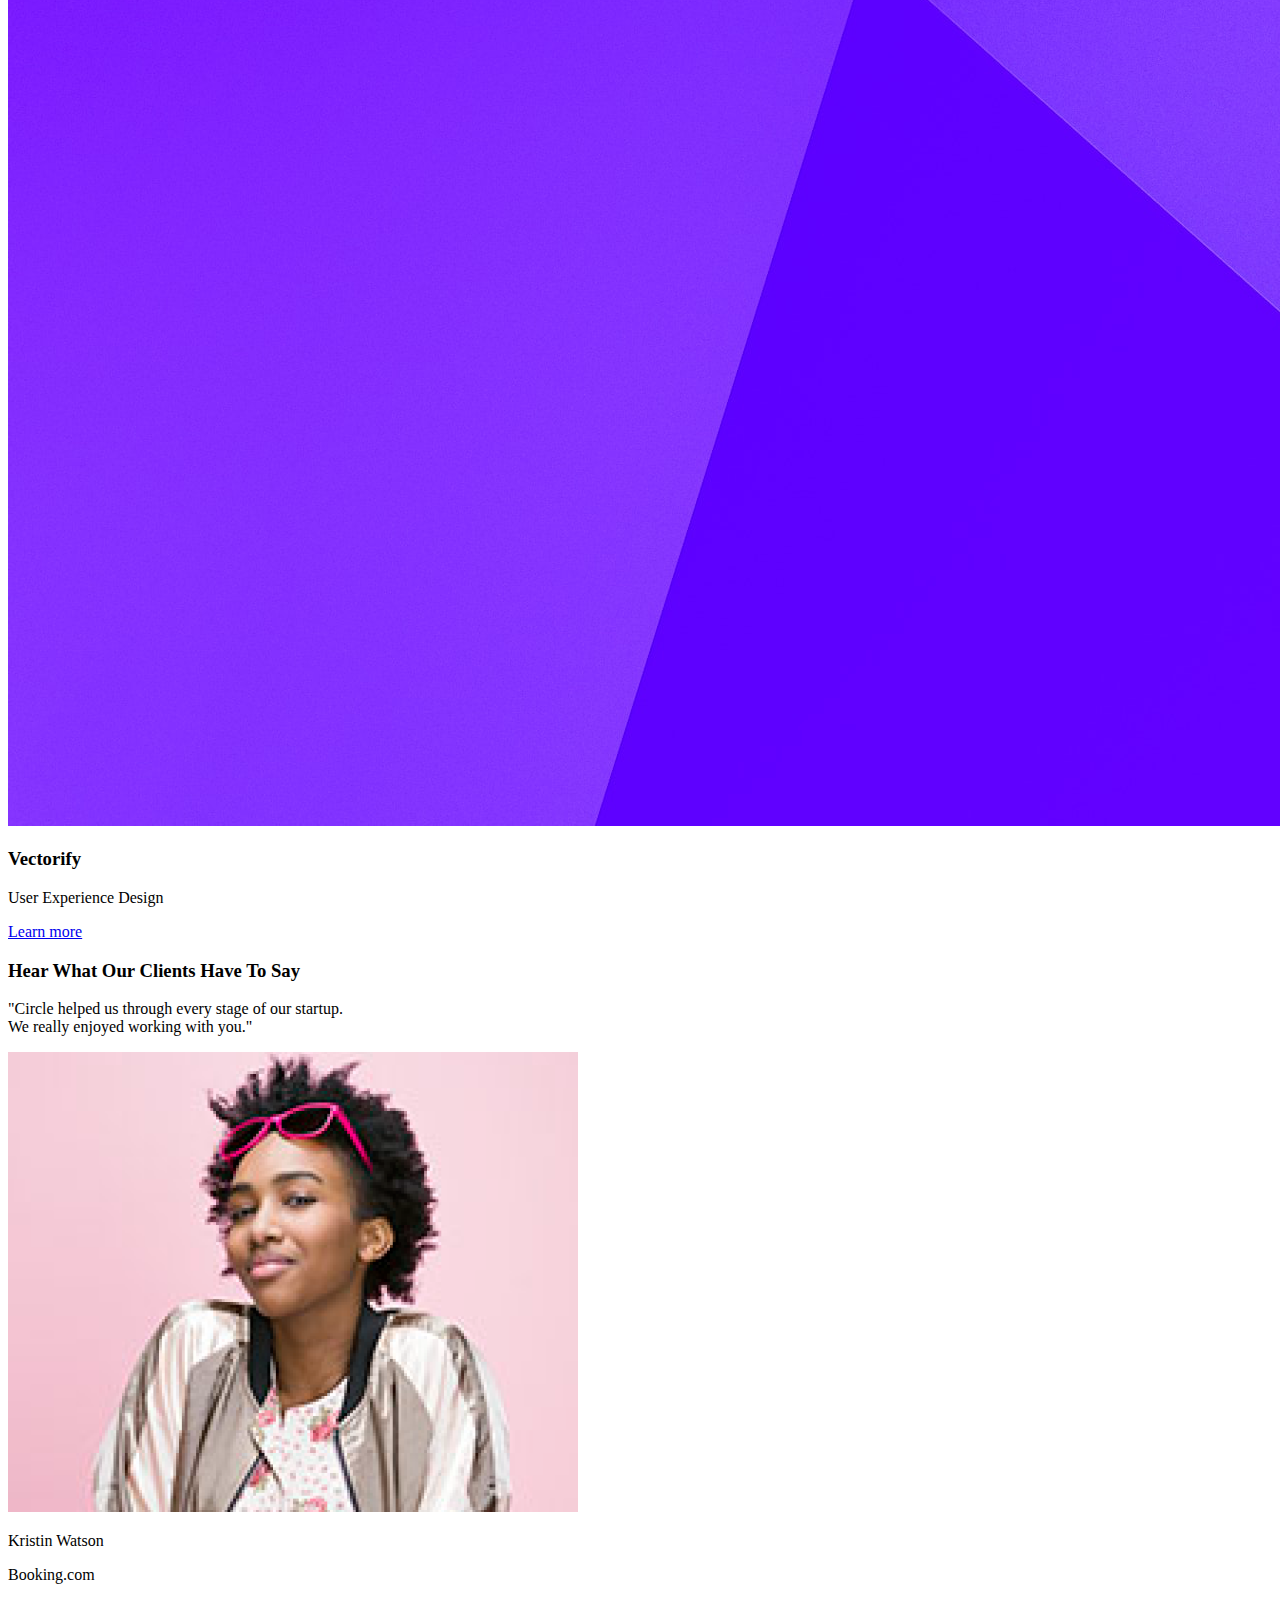
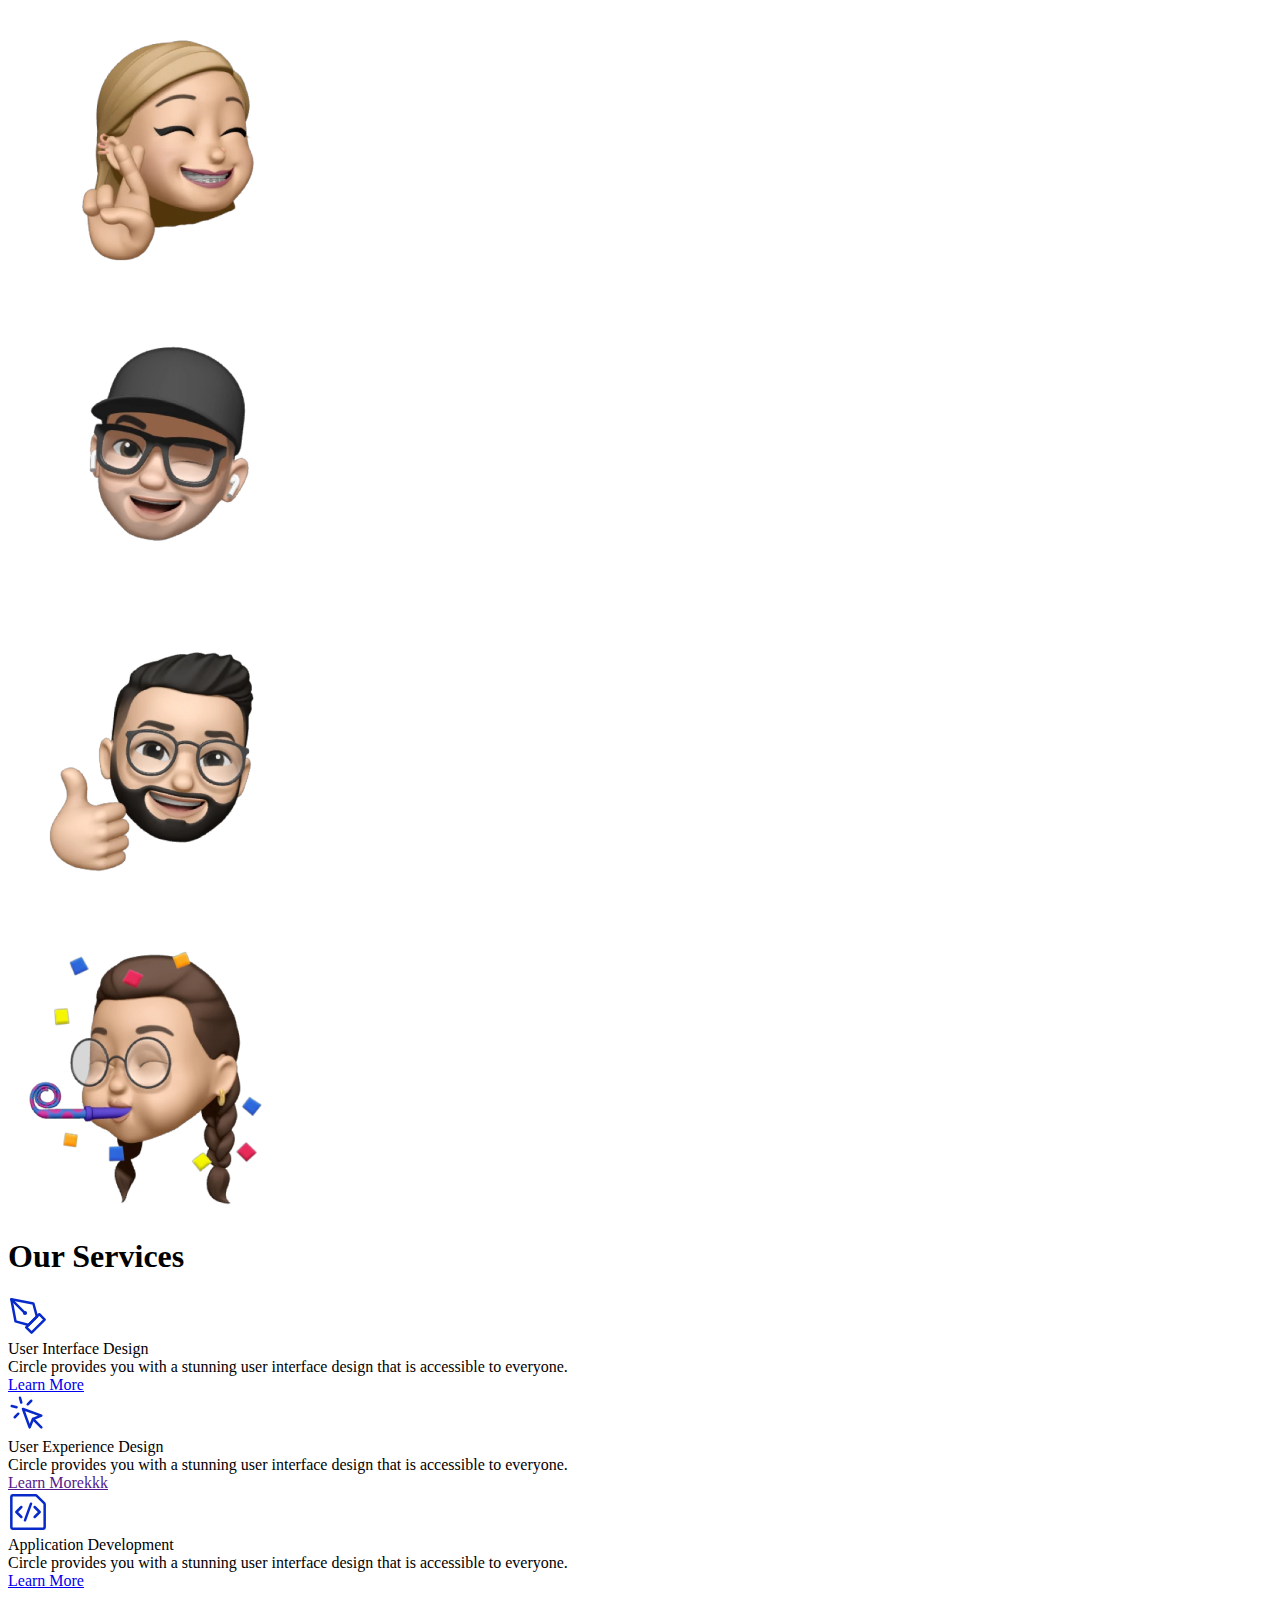
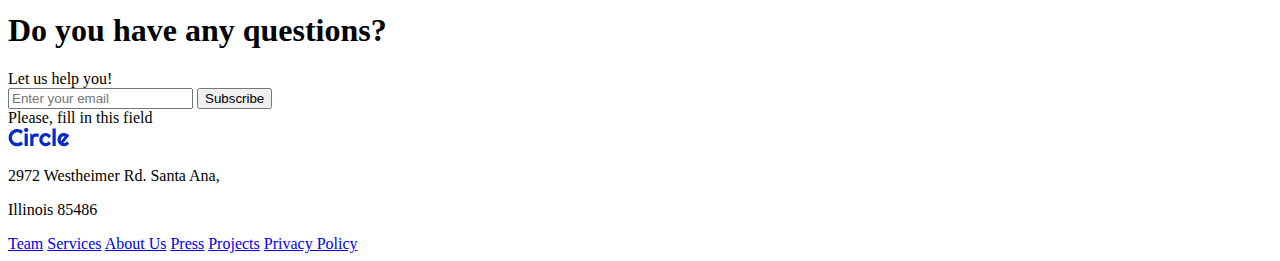
==== commit da32dac1: "img routes" ====
--- a/index.html
+++ b/index.html
@@ -4,7 +4,7 @@
     <meta charset="UTF-8" />
     <meta http-equiv="X-UA-Compatible" content="IE=edge" />
     <meta name="viewport" content="width=device-width, initial-scale=1.0" />
-    <link rel="stylesheet" href="index.css" />
+    <link rel="stylesheet" href="/midtermproject/index.css" />
 
     <link
       rel="stylesheet"
@@ -26,7 +26,7 @@
     <div id="page">
       <section class="topnav">
         <a href="#home" class="active">
-          <img src="/project-assets/logos/circle.svg"
+          <img src="project-assets/logos/circle.svg"
         /></a>
 
         <div id="navbar-menu">
@@ -77,16 +77,10 @@
       <section>
         <div class="grid-container">
           <div>
-            <img
-              src="project-assets/logos/airbnb-logo.svg"
-              alt="airbnb logo"
-            />
-          </div>
-          <div>
-            <img
-              src="project-assets/logos/google-logo.svg"
-              alt="google logo"
-            />
+            <img src="project-assets/logos/airbnb-logo.svg" alt="airbnb logo" />
+          </div>
+          <div>
+            <img src="project-assets/logos/google-logo.svg" alt="google logo" />
           </div>
           <div>
             <img
@@ -95,10 +89,7 @@
             />
           </div>
           <div>
-            <img
-              src="project-assets/logos/fedex-logo.svg"
-              alt="fedex logo"
-            />
+            <img src="project-assets/logos/fedex-logo.svg" alt="fedex logo" />
           </div>
           <div>
             <img
@@ -269,10 +260,7 @@
       <section>
         <div id="footer-container">
           <div id="footer-info">
-            <img
-              id="circle-logo"
-              src="/midtermproject/project-assets/logos/circle.svg"
-            />
+            <img id="circle-logo" src="project-assets/logos/circle.svg" />
             <div id="address">
               <p>2972 Westheimer Rd. Santa Ana,</p>
               <p>Illinois 85486</p>
@@ -289,6 +277,6 @@
         </div>
       </section>
     </div>
-    <script src="/midtermproject/index.js"></script>
+    <script src="index.js"></script>
   </body>
 </html>
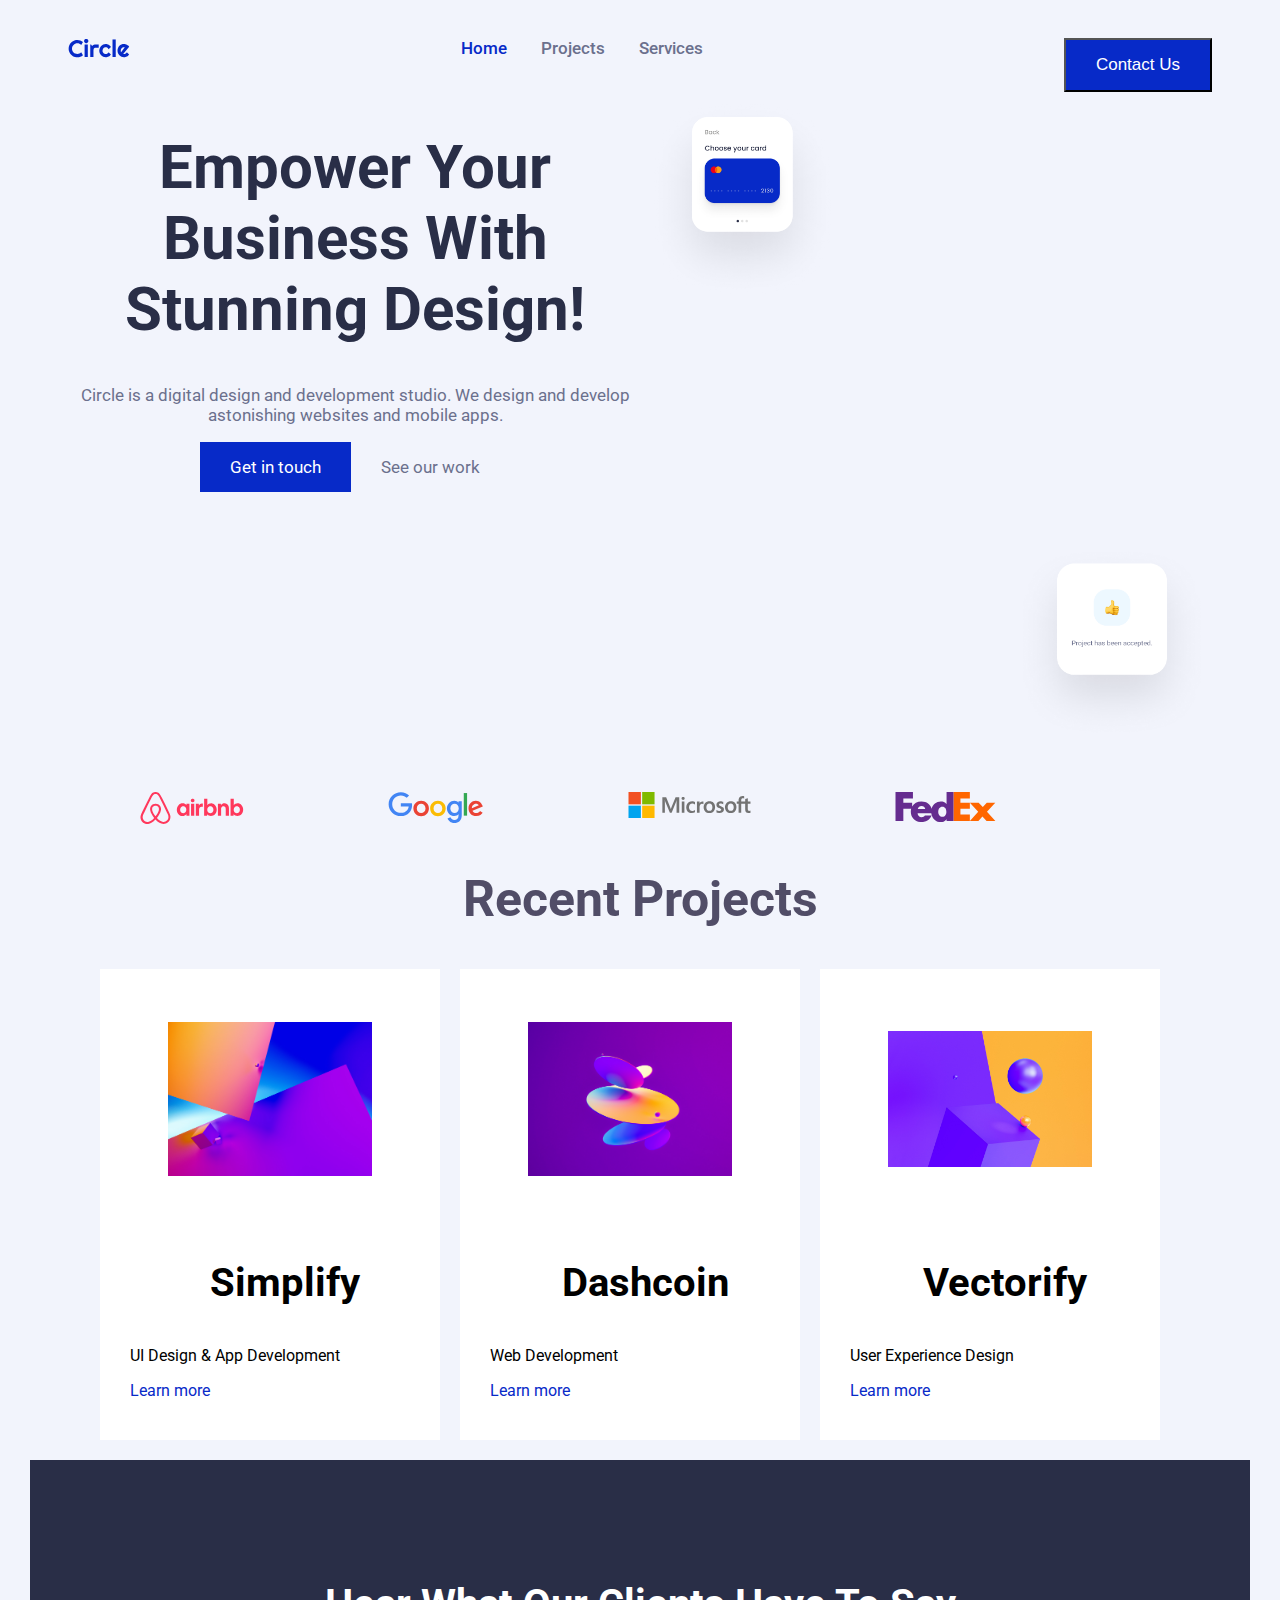
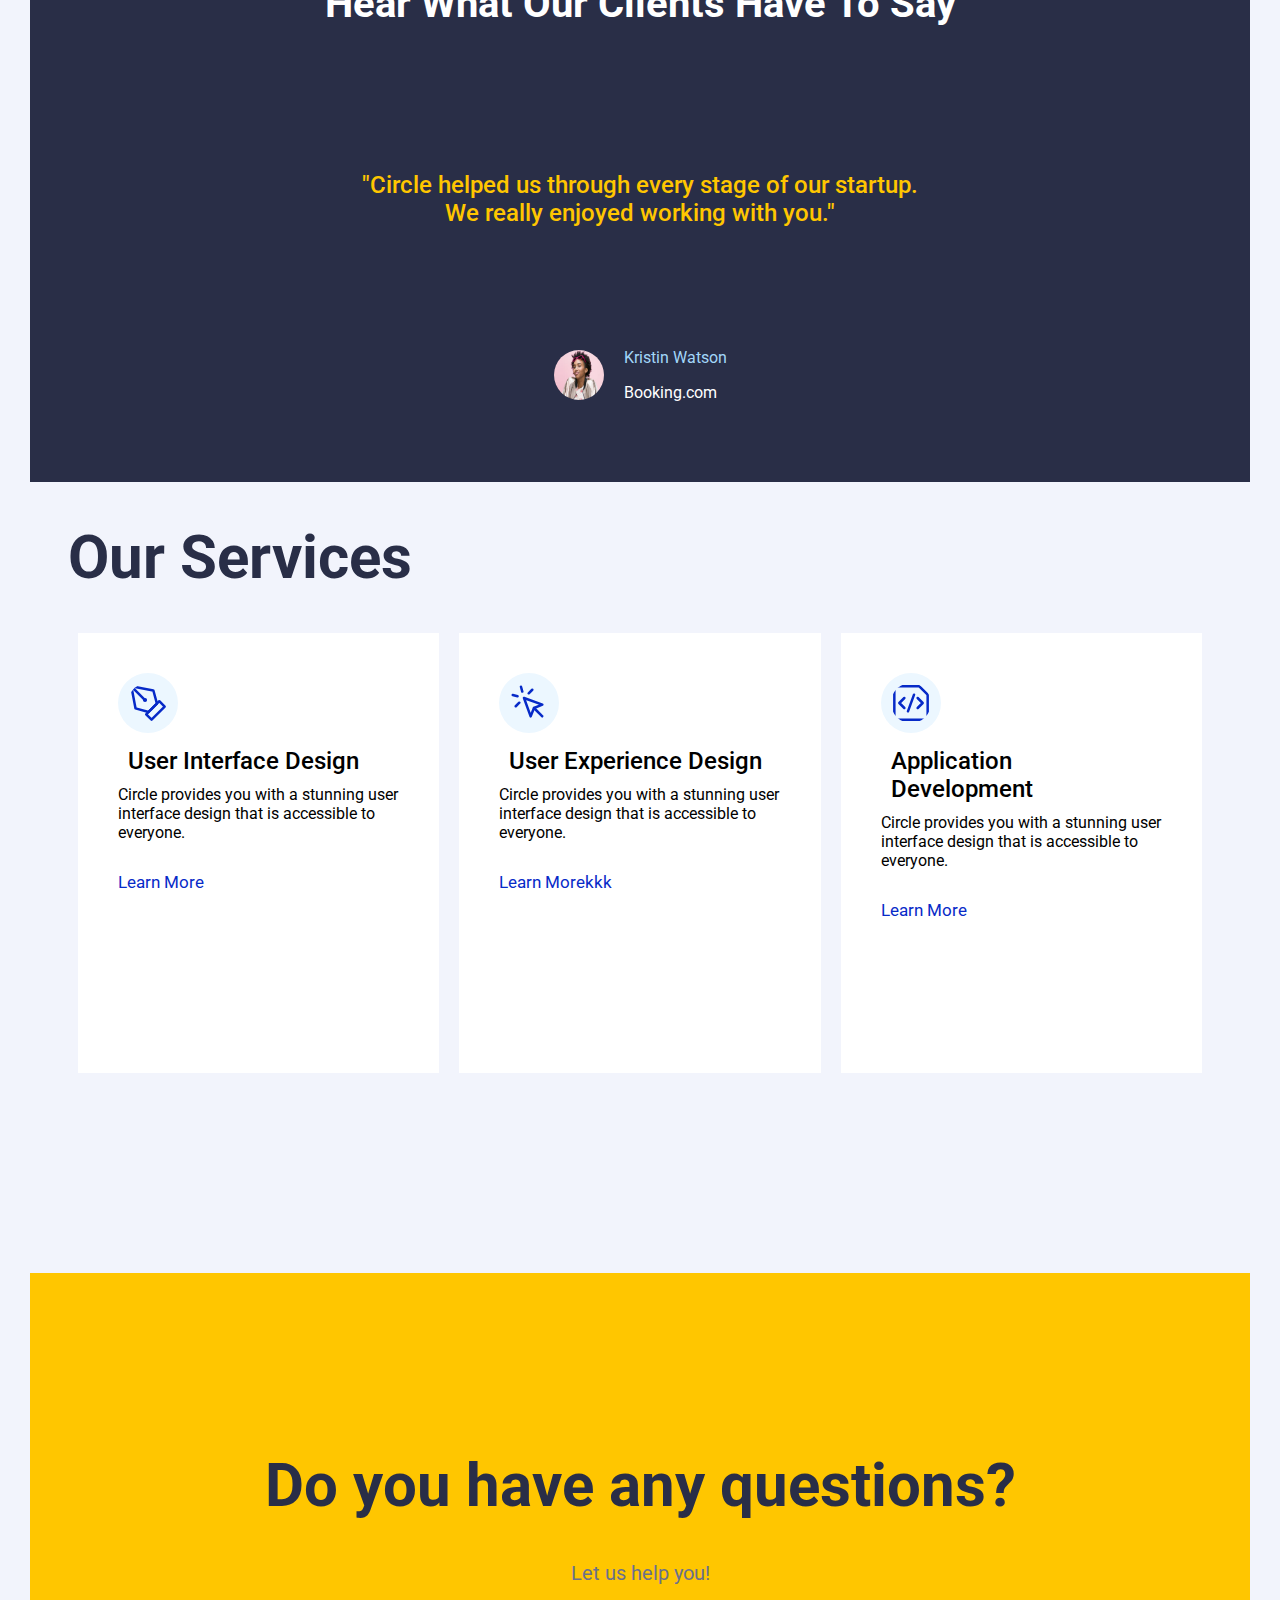
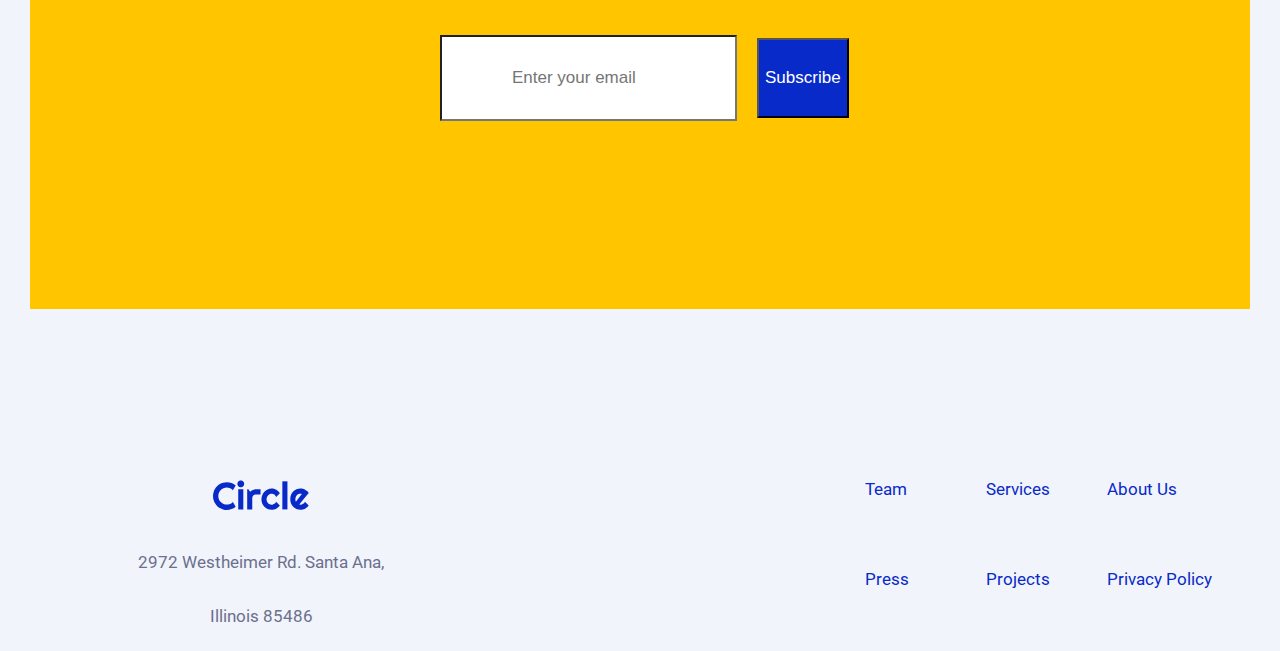
==== commit aa2fe7dc: "Merge branch 'main' of https://github.com/cristinapalomeque/mid-term-project" ====
--- a/index.html
+++ b/index.html
@@ -4,7 +4,7 @@
     <meta charset="UTF-8" />
     <meta http-equiv="X-UA-Compatible" content="IE=edge" />
     <meta name="viewport" content="width=device-width, initial-scale=1.0" />
-    <link rel="stylesheet" href="/midtermproject/index.css" />
+    <link rel="stylesheet" href="index.css" />
 
     <link
       rel="stylesheet"
--- a/index.css
+++ b/index.css
@@ -0,0 +1,661 @@
+body {
+  font-family: Roboto;
+  background-color: #f2f4fc;
+}
+
+#page {
+  display: flex;
+  flex-direction: column;
+  padding-right: 60px;
+  padding-left: 60px;
+}
+#navbar-menu a {
+  text-decoration: none;
+  color: #6b708d;
+  font-size: 17px;
+  font-weight: 500;
+  padding-right: 30px;
+}
+
+h1 {
+  color: #292e47;
+  font-size: 30px;
+  font-weight: 700;
+  text-align: center;
+}
+
+h2 {
+  color: #514d67;
+  font-size: 50px;
+  font-weight: 700;
+  text-align: center;
+}
+
+h3 {
+  font-size: 40px;
+  font-weight: 700;
+  text-align: center;
+}
+
+.body-24 {
+  font-size: 24px;
+  font-weight: 500;
+}
+
+.body-20 {
+  font-size: 20px;
+  font-weight: 400;
+  color: #6b708d;
+  text-align: center;
+}
+
+.body-17 {
+  font-size: 17px;
+  font-weight: 400;
+  color: #6b708d;
+}
+
+h1 + p {
+  color: #6b708d;
+  font-size: 17px;
+  text-align: center;
+}
+
+.topnav {
+  display: flex;
+  flex-direction: row;
+  justify-content: space-between;
+}
+
+.navbar-desktop {
+  display: none;
+}
+
+.hamburger {
+  display: flex;
+  flex-direction: column;
+  align-items: flex-end;
+}
+
+.hamburger:hover {
+  cursor: pointer;
+}
+
+.hamburger-links {
+  display: none;
+  background-color: #c8c8c8;
+  margin: 20px -68px 0 -68px;
+  padding: 20px 20px 0 20px;
+}
+
+.hamburger-links > a {
+  text-decoration: none;
+  padding-bottom: 20px;
+  color: #514d67;
+}
+a.home-nav {
+  color: #072ac8;
+}
+.hamburger-links > a:hover {
+  color: #072ac8;
+}
+
+.active {
+  display: flex;
+  flex-direction: column;
+}
+
+#contact {
+  display: none;
+}
+
+#contact > a {
+  text-decoration: none;
+  color: #ffffff;
+}
+
+#hero {
+  display: flex;
+  flex-direction: column;
+}
+
+.hero-buttons {
+  display: flex;
+  flex-direction: row-reverse;
+  justify-content: center;
+  margin-top: 15px;
+}
+#get-in-touch-btn {
+  text-decoration: none;
+  background-color: #072ac8;
+  color: white;
+  font-size: 17px;
+  padding: 15px 30px;
+}
+
+#see-btn {
+  text-decoration: none;
+  color: #6b708d;
+  font-size: 17px;
+  padding: 15px 30px;
+}
+
+#hero-img {
+  width: 100%;
+}
+
+#hero-card-1,
+#hero-card-2 {
+  display: none;
+}
+
+.grid-container {
+  display: grid;
+  grid-template-columns: repeat(2, 1fr);
+  grid-template-rows: repeat (2, 1fr);
+  row-gap: 50px;
+  margin-top: 50px;
+  justify-items: center;
+}
+
+.only-desktop {
+  display: none;
+}
+
+.card-container {
+  display: flex;
+  flex-direction: column;
+}
+.card {
+  background-color: #ffffff;
+  width: 100%;
+  padding-bottom: 40px;
+  margin-bottom: 20px;
+}
+
+.card h3,
+.card p,
+.card a,
+.card div {
+  padding-left: 30px;
+}
+
+.img-project {
+  max-width: 60%;
+  object-fit: contain;
+  padding-top: 10px;
+  margin-left: auto;
+  margin-right: auto;
+  display: block;
+}
+
+.card > a {
+  text-decoration: none;
+  color: #072ac8;
+  font-weight: 400;
+}
+
+.box-container {
+  display: flex;
+  flex-direction: column;
+  background-color: #292e47;
+  align-items: center;
+  position: relative;
+  height: 100%;
+}
+
+#grey-box {
+  margin-left: -38px;
+  margin-right: -38px;
+}
+.box-container > h3 {
+  color: #ffffff;
+  margin-top: 120px;
+}
+
+.box-container > p {
+  color: #ffc600;
+  font-size: 24px;
+  font-weight: 500;
+  margin-top: 104px;
+  text-align: center;
+  margin-bottom: 105px;
+}
+
+.client {
+  display: flex;
+  flex-direction: row;
+  align-items: center;
+}
+
+.client-info {
+  padding-left: 20px;
+}
+#client-img {
+  border-radius: 50%;
+  width: 50px;
+  height: 50px;
+}
+
+#Kristin {
+  color: #a2d6f9;
+}
+
+#Booking {
+  color: #ffffff;
+}
+
+#emoji-top-left,
+#emoji-top-right,
+#emoji-bottom-left,
+#emoji-bottom-right {
+  display: none;
+}
+
+.services-container {
+  display: flex;
+  flex-direction: column;
+  justify-items: center;
+}
+
+.card-services {
+  background-color: #ffffff;
+  margin-bottom: 40px;
+  padding: 40px;
+  height: 260px;
+}
+
+.service-title {
+  font-size: 24px;
+  font-weight: 500;
+  padding: 10px;
+}
+
+.icon-services {
+  background-color: #ecf7ff;
+  border-radius: 50%;
+  padding: 10px;
+}
+
+.link-services {
+  text-decoration: none;
+  color: #072ac8;
+  font-size: 17px;
+  font-weight: 400;
+}
+
+.service-text {
+  margin-bottom: 30px;
+}
+
+.projects-heading {
+  text-align: left;
+}
+
+#contact_section {
+  margin: 0 -38px;
+}
+#mail-container {
+  height: 500px;
+  background-color: #ffc600;
+  padding-top: 136px;
+}
+
+#email_input {
+  width: 80%;
+  height: 80px;
+  font-size: 17px;
+  background-image: url("/midtermproject/project-assets/newsletter/icon/mail.svg");
+  background-repeat: no-repeat;
+  background-position: 30px 25px;
+  padding-left: 70px;
+}
+
+#email-form {
+  align-self: center;
+  margin-top: 50px;
+  width: 400px;
+}
+
+#submit {
+  width: 100%;
+  height: 80px;
+  background-color: #072ac8;
+  color: #ffffff;
+  font-size: 17px;
+  font-weight: 500;
+  margin-top: 20px;
+}
+
+#mail-container {
+  display: flex;
+  flex-direction: column;
+}
+
+#footer-container {
+  display: flex;
+  flex-direction: column;
+  justify-content: space-between;
+  margin-top: 70px;
+  align-items: stretch;
+}
+
+#circle-logo {
+  width: 98px;
+}
+
+#footer-info {
+  display: flex;
+  flex-direction: column;
+  align-items: center;
+  padding: 0 70px;
+}
+#footer-links {
+  display: grid;
+  grid-template-columns: repeat(3, 1fr);
+  grid-template-rows: repeat (2, 1fr);
+  justify-items: left;
+  grid-gap: 16px;
+  text-decoration: none;
+  font-size: 17px;
+  color: #072ac8;
+}
+
+#address {
+  text-decoration: none;
+  font-size: 17px;
+  color: #6b708d;
+  display: flex;
+  flex-direction: column;
+  align-items: center;
+  margin-top: 24px;
+}
+
+.footer-link {
+  text-decoration: none;
+  font-size: 17px;
+  color: #072ac8;
+}
+
+#project-subhead {
+  display: flex;
+  flex-direction: row;
+  justify-content: space-between;
+}
+
+#completion {
+  display: flex;
+  flex-direction: row;
+  align-items: center;
+}
+
+#date {
+  color: #6b708d;
+  margin-left: 5px;
+}
+
+#img-article {
+  width: 100%;
+  height: 444px;
+  object-fit: cover;
+  filter: drop-shadow(0 0 0.75rem #8644dd);
+}
+
+.article-text {
+  text-align: left;
+}
+
+#form {
+  display: flex;
+  flex-direction: column;
+}
+
+.form-field {
+  display: flex;
+  flex-direction: column;
+  margin-bottom: 20px;
+}
+
+.form-field > label {
+  font-size: 20px;
+  font-weight: 400;
+  color: #6b708d;
+  margin-bottom: 10px;
+}
+
+.form-field input,
+.form-field textarea {
+  font-size: 17px;
+  font-weight: 400;
+  color: #6b708d;
+  background-color: rgba(107, 112, 141, 0.1);
+  border: none;
+  padding: 22px 20px;
+}
+.form-field textarea {
+  height: 200px;
+}
+
+#submit-form {
+  width: 100%;
+  height: 80px;
+  background-color: #072ac8;
+  color: #ffffff;
+  font-size: 17px;
+}
+
+.error {
+  display: none;
+  color: #514d67;
+  font-size: 14px;
+  background-color: #f2f4fc;
+  border: 1px solid black;
+  width: fit-content;
+  padding: 6px;
+  margin-top: 4px;
+  border-radius: 5px;
+  box-shadow: 6px 3px 3px #514d67;
+  align-self: center;
+}
+
+@media screen and (min-width: 790px) {
+  .hamburger {
+    display: none;
+    cursor: pointer;
+  }
+  .navbar-desktop {
+    display: block;
+  }
+  a.home-nav,
+  #navbar-menu a.home-nav {
+    color: #072ac8;
+  }
+
+  .topnav {
+    margin-top: 30px;
+  }
+
+  h1 {
+    font-size: 60px;
+  }
+  #contact {
+    display: block;
+    background-color: #072ac8;
+    color: white;
+    font-size: 17px;
+    padding: 15px 30px;
+  }
+
+  #hero {
+    display: flex;
+    flex-direction: row;
+  }
+  #hero-imgs {
+    background-image: url("/midtermproject/project-assets/hero-section/hero-image.png");
+    min-width: 570px;
+    height: 650px;
+    background-size: cover;
+    display: flex;
+    flex-direction: column;
+    justify-content: space-between;
+  }
+
+  #hero-card-1,
+  #hero-card-2 {
+    display: block;
+    max-width: 200px;
+  }
+
+  #container-card1 {
+    display: flex;
+  }
+
+  #container-card2 {
+    display: flex;
+    flex-direction: row;
+    justify-content: flex-end;
+    margin-top: 30px;
+  }
+
+  .grid-container {
+    display: flex;
+    flex-direction: row;
+    justify-content: space-around;
+  }
+  .card-container {
+    flex-direction: row;
+    justify-content: center;
+  }
+
+  .card {
+    margin-right: 20px;
+    width: 340px;
+  }
+
+  .img-project {
+    height: 240px;
+    width: 340px;
+  }
+  .box-container {
+    display: flex;
+    flex-direction: column;
+    background-color: #292e47;
+    align-items: center;
+    position: relative;
+    min-height: 622px;
+  }
+  #emoji-top-left {
+    visibility: visible;
+    position: absolute;
+    left: 76px;
+    top: 51px;
+    width: 150px;
+    height: 150px;
+  }
+
+  #emoji-top-right {
+    visibility: visible;
+    position: absolute;
+    right: 76px;
+    top: 51px;
+    width: 150px;
+    height: 150px;
+  }
+
+  #emoji-bottom-left {
+    visibility: visible;
+    position: absolute;
+    bottom: 73px;
+    left: 63px;
+    width: 150px;
+    height: 150px;
+  }
+
+  #emoji-bottom-right {
+    visibility: visible;
+    position: absolute;
+    bottom: 73px;
+    right: 63px;
+    width: 150px;
+    height: 150px;
+  }
+
+  .services-container {
+    display: flex;
+    flex-direction: row;
+  }
+
+  .card-services {
+    background-color: #ffffff;
+    margin: 0 10px;
+    padding: 40px;
+    height: 360px;
+  }
+
+  #contact_section {
+    margin: 200px -38px 0 -38px;
+  }
+
+  #footer-container {
+    display: flex;
+    flex-direction: row;
+    justify-content: space-between;
+    margin-top: 170px;
+    align-items: stretch;
+  }
+
+  #footer-links {
+    display: grid;
+    grid-template-columns: repeat(3, 1fr);
+    grid-template-rows: repeat (2, 1fr);
+    justify-items: left;
+    grid-gap: 16px;
+  }
+
+  #address {
+    text-decoration: none;
+    font-size: 17px;
+    color: #6b708d;
+  }
+
+  #email-form {
+    align-self: center;
+    margin-top: 50px;
+    width: 400px;
+    display: flex;
+    flex-direction: row;
+    align-items: center;
+  }
+
+  #email_input {
+    width: 393px;
+    height: 80px;
+    font-size: 17px;
+    background-image: url("/midtermproject/project-assets/newsletter/icon/mail.svg");
+    background-repeat: no-repeat;
+  }
+
+  #submit {
+    width: 198px;
+    height: 80px;
+    background-color: #072ac8;
+    color: #ffffff;
+    font-size: 17px;
+    font-weight: 500;
+    margin-top: 0;
+    margin-left: 20px;
+  }
+  .form-field {
+    margin-left: 20px;
+    margin-bottom: 10px;
+  }
+
+  #mail-phone-container {
+    display: flex;
+    flex-direction: row;
+  }
+
+  #mail-phone-container .form-field {
+    width: 50%;
+  }
+}
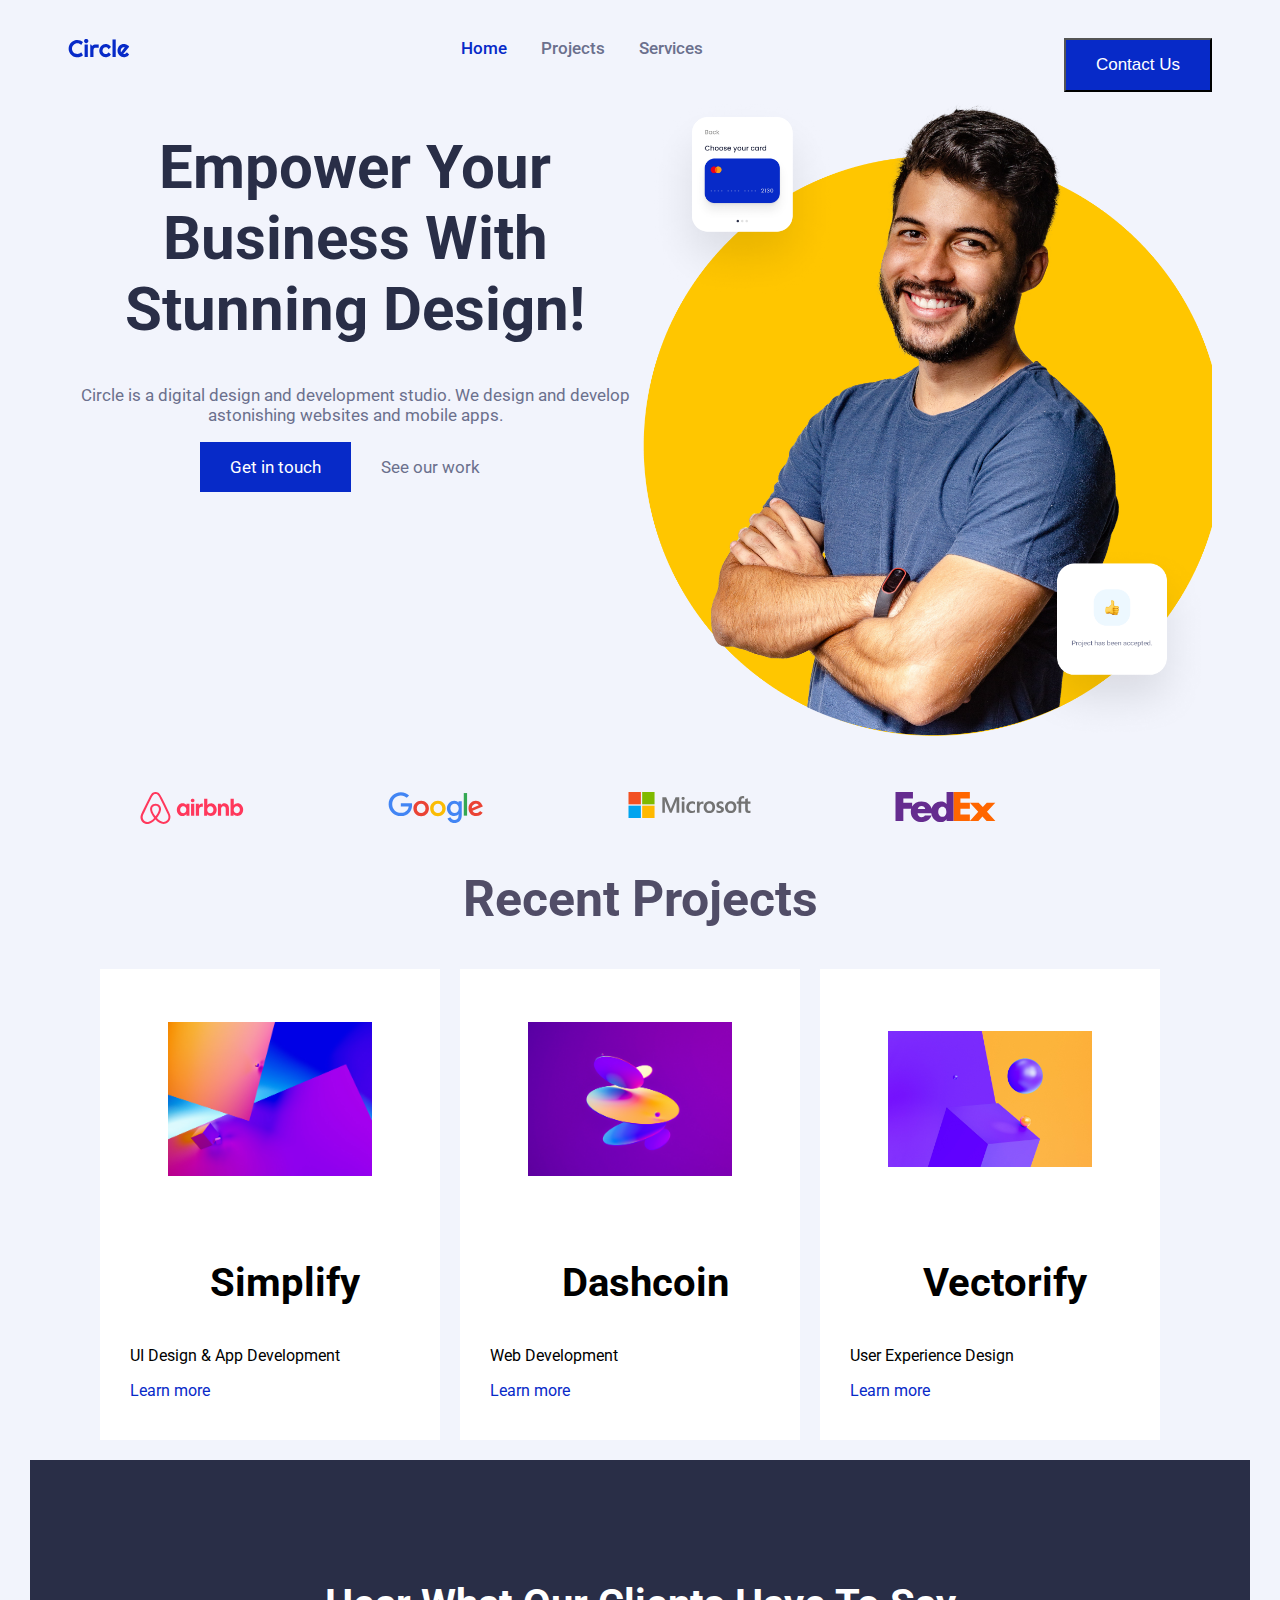
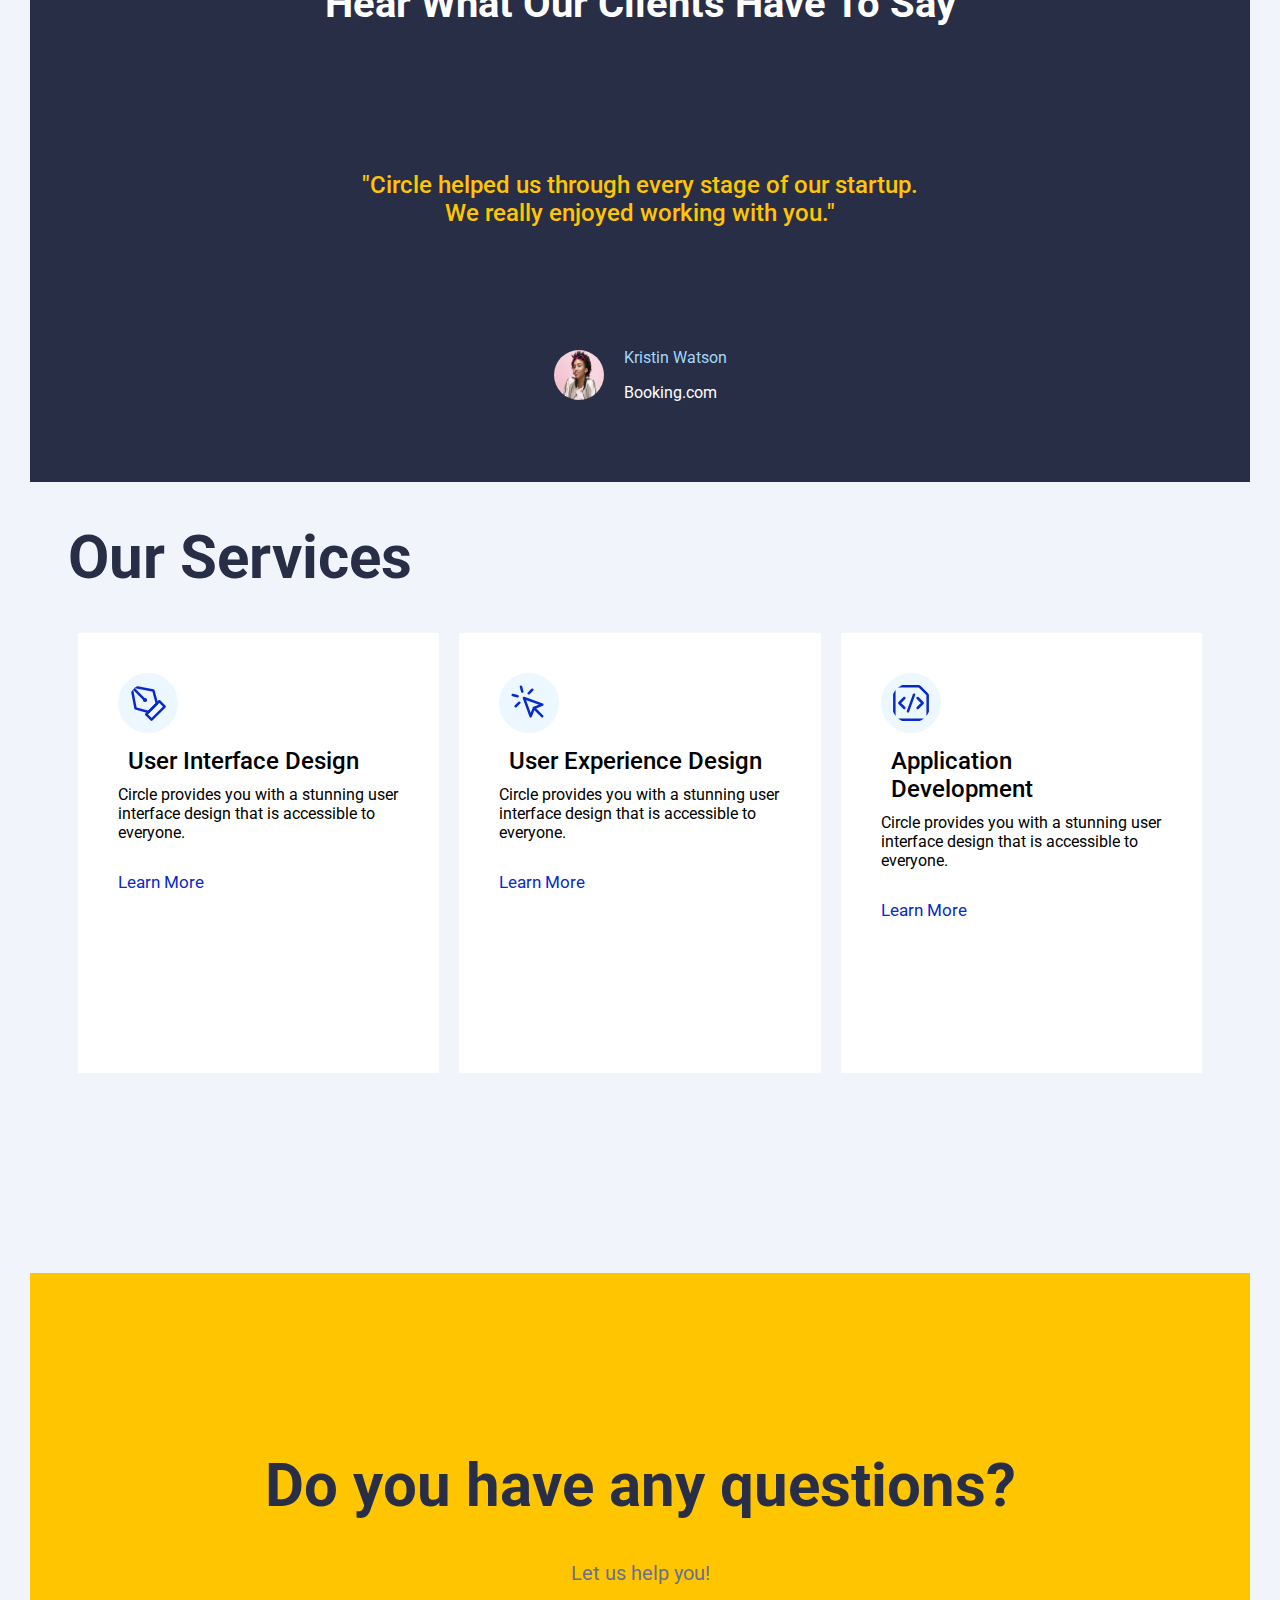
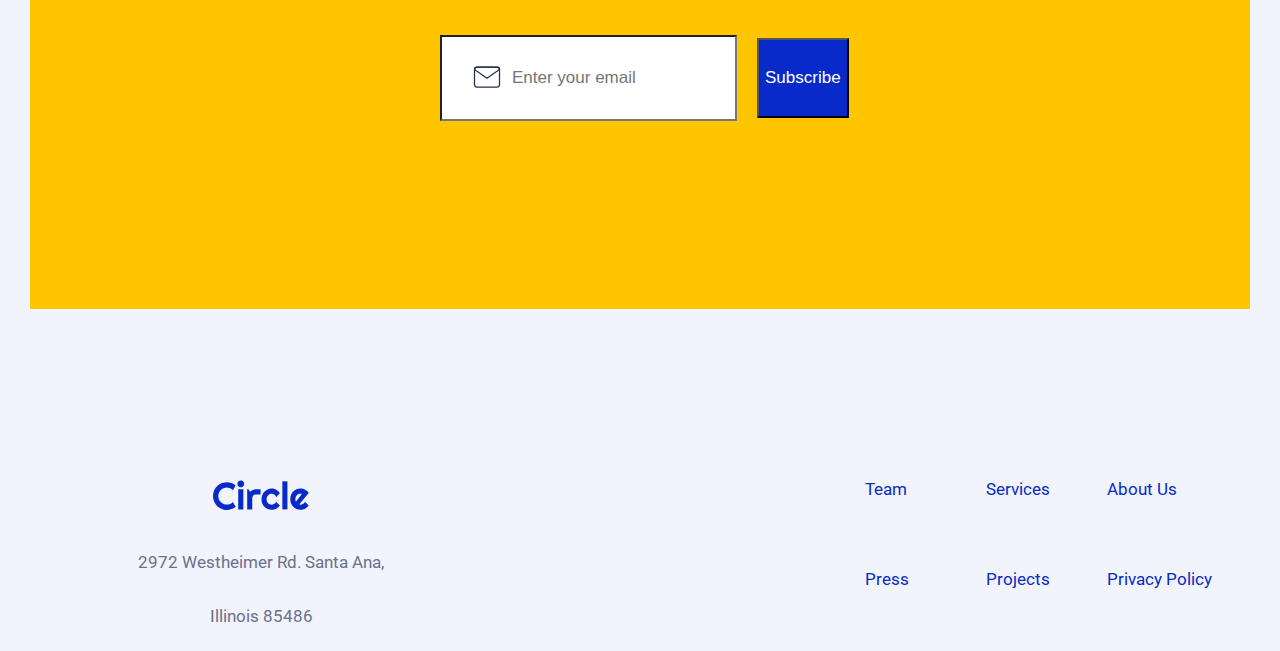
==== commit e3d5ae06: "img route" ====
--- a/index.html
+++ b/index.html
@@ -215,7 +215,7 @@
                   is accessible to everyone.
                 </div>
                 <div>
-                  <a href="" class="link-services">Learn Morekkk</a>
+                  <a href="" class="link-services">Learn More</a>
                 </div>
               </div>
             </div>
--- a/index.css
+++ b/index.css
@@ -305,7 +305,7 @@
   width: 80%;
   height: 80px;
   font-size: 17px;
-  background-image: url("/midtermproject/project-assets/newsletter/icon/mail.svg");
+  background-image: url("project-assets/newsletter/icon/mail.svg");
   background-repeat: no-repeat;
   background-position: 30px 25px;
   padding-left: 70px;
@@ -491,7 +491,7 @@
     flex-direction: row;
   }
   #hero-imgs {
-    background-image: url("/midtermproject/project-assets/hero-section/hero-image.png");
+    background-image: url("project-assets/hero-section/hero-image.png");
     min-width: 570px;
     height: 650px;
     background-size: cover;
@@ -631,7 +631,7 @@
     width: 393px;
     height: 80px;
     font-size: 17px;
-    background-image: url("/midtermproject/project-assets/newsletter/icon/mail.svg");
+    background-image: url("project-assets/newsletter/icon/mail.svg");
     background-repeat: no-repeat;
   }
 
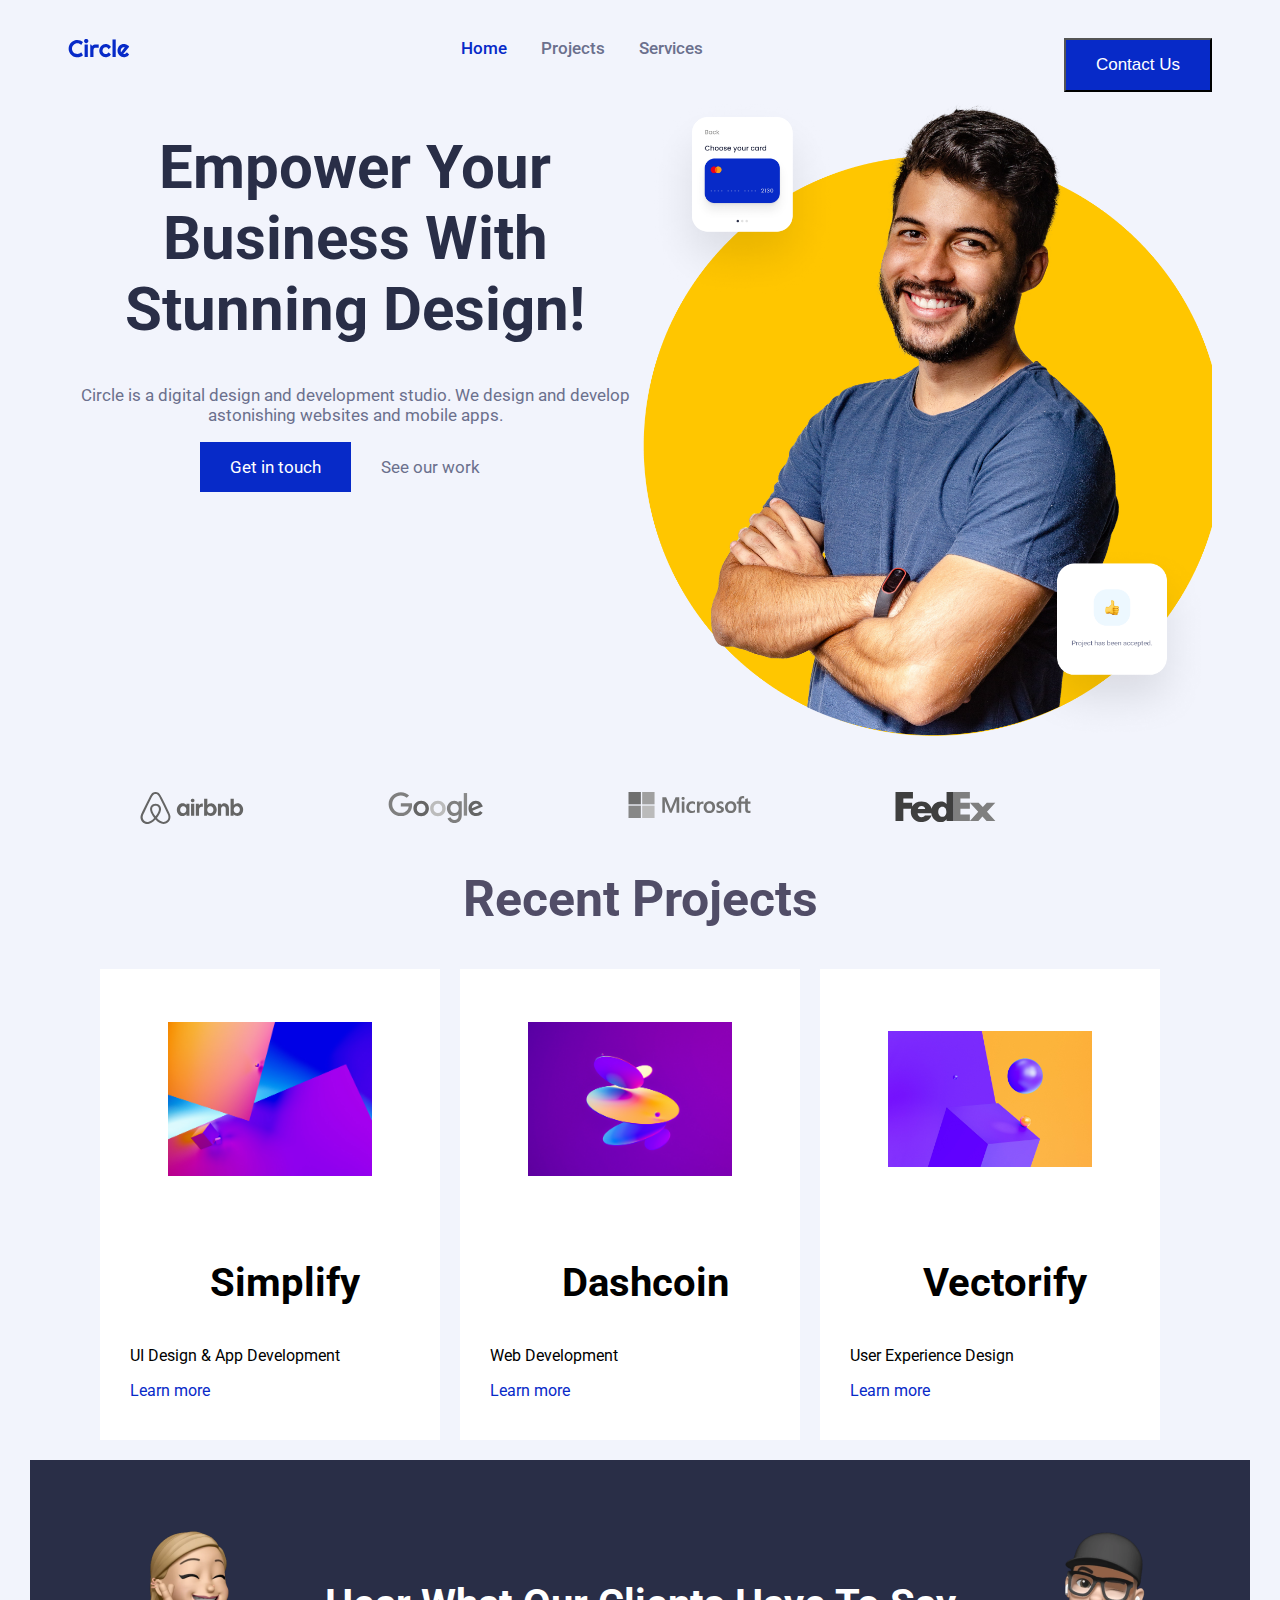
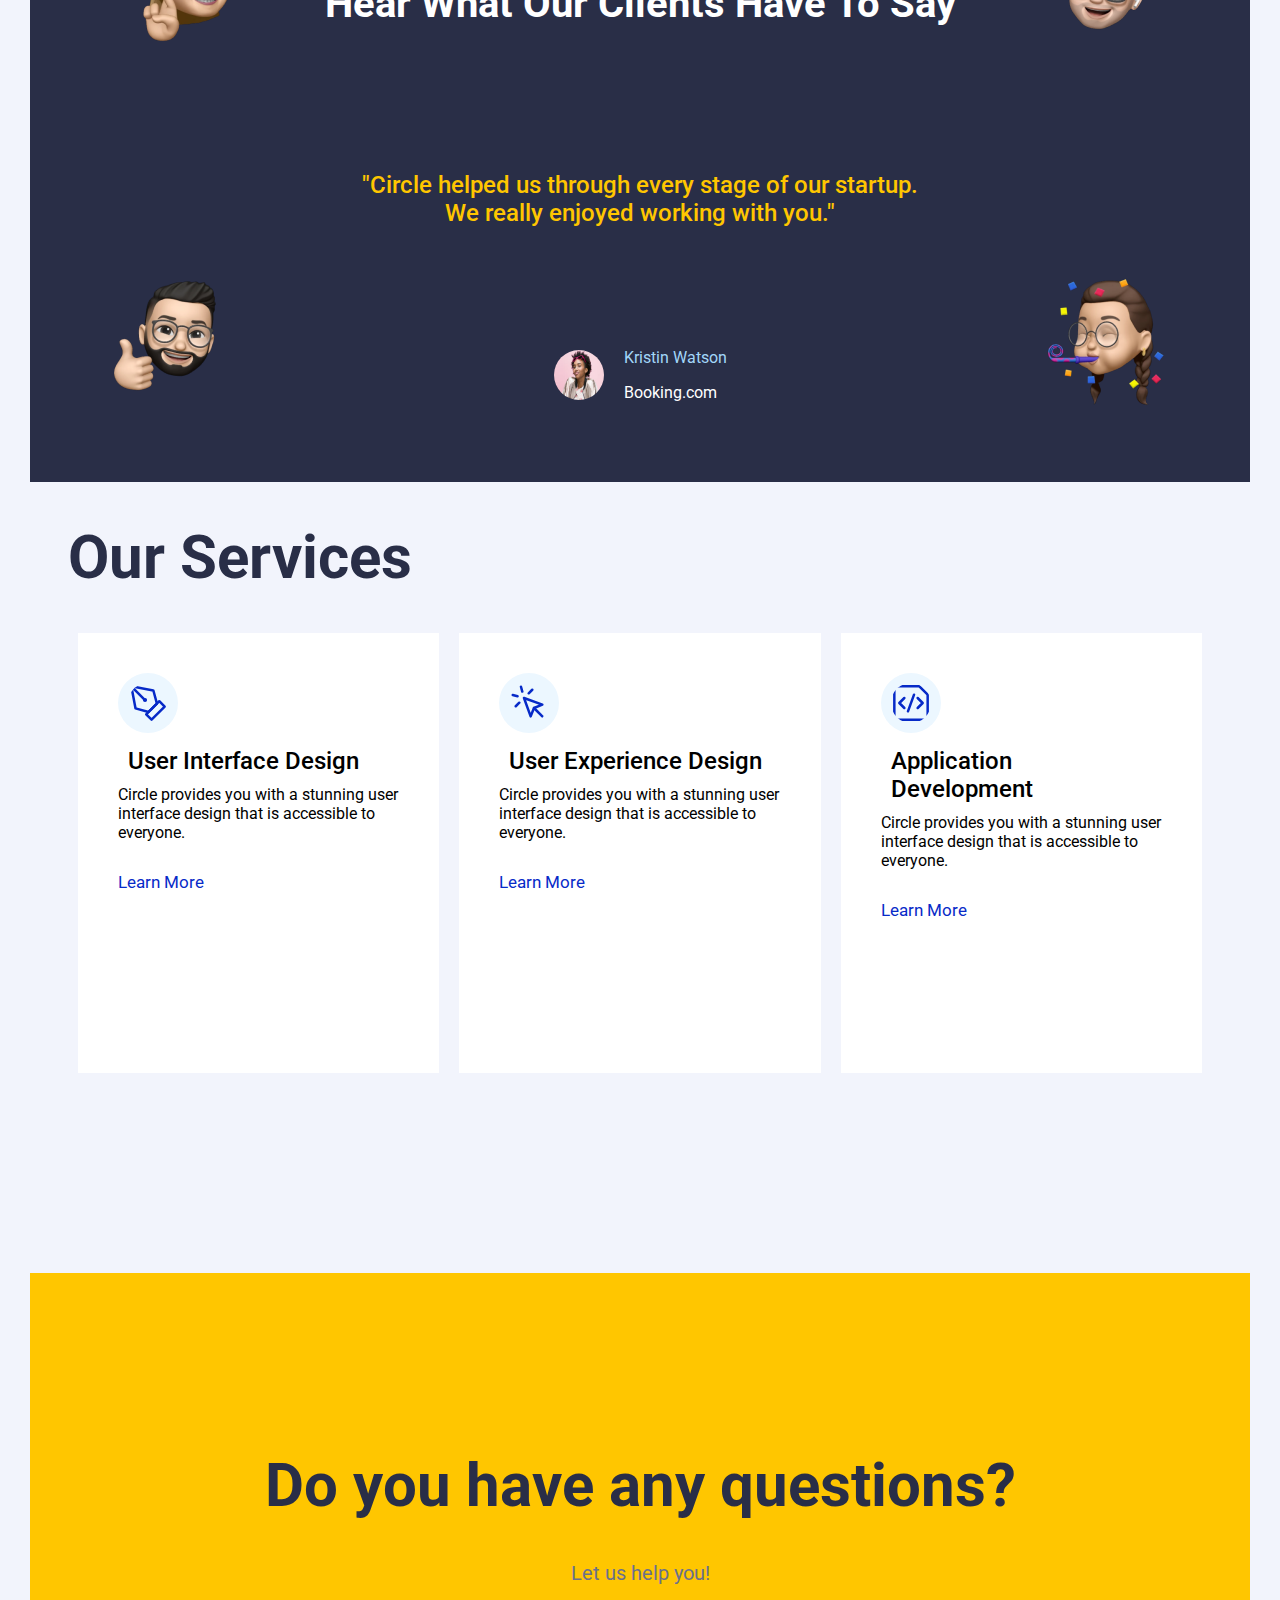
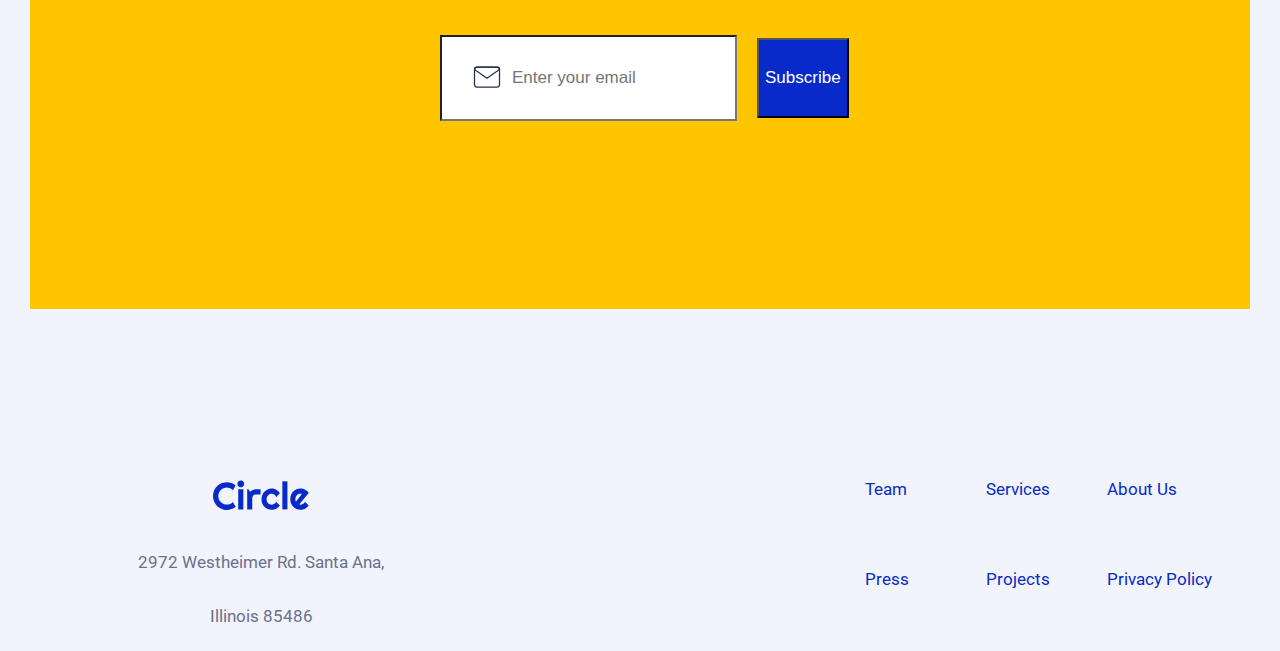
==== commit 16cc2168: "project page beers" ====
--- a/index.html
+++ b/index.html
@@ -32,7 +32,7 @@
         <div id="navbar-menu">
           <div class="navbar-desktop">
             <a class="home-nav" href="#home">Home</a>
-            <a href="index-projects.html">Projects</a>
+            <a href="index-projects.html?project=0">Projects</a>
             <a href="#services">Services</a>
           </div>
           <div class="hamburger">
@@ -44,7 +44,7 @@
       </section>
       <div class="hamburger-links">
         <a class="home-nav" href="#home">Home</a>
-        <a href="index-projects.html">Projects</a>
+        <a href="index-projects.html?project=0">Projects</a>
         <a href="#services">Services</a>
       </div>
       <section id="hero">
--- a/index.css
+++ b/index.css
@@ -158,6 +158,14 @@
   justify-items: center;
 }
 
+.grid-container > div > img {
+  filter: grayscale(1);
+}
+
+.grid-container > div > img:hover {
+  filter: none;
+}
+
 .only-desktop {
   display: none;
 }
@@ -397,7 +405,7 @@
 #img-article {
   width: 100%;
   height: 444px;
-  object-fit: cover;
+  object-fit: contain;
   filter: drop-shadow(0 0 0.75rem #8644dd);
 }
 
@@ -522,6 +530,7 @@
     flex-direction: row;
     justify-content: space-around;
   }
+
   .card-container {
     flex-direction: row;
     justify-content: center;
@@ -545,7 +554,7 @@
     min-height: 622px;
   }
   #emoji-top-left {
-    visibility: visible;
+    display: block;
     position: absolute;
     left: 76px;
     top: 51px;
@@ -554,7 +563,7 @@
   }
 
   #emoji-top-right {
-    visibility: visible;
+    display: block;
     position: absolute;
     right: 76px;
     top: 51px;
@@ -563,7 +572,7 @@
   }
 
   #emoji-bottom-left {
-    visibility: visible;
+    display: block;
     position: absolute;
     bottom: 73px;
     left: 63px;
@@ -572,7 +581,7 @@
   }
 
   #emoji-bottom-right {
-    visibility: visible;
+    display: block;
     position: absolute;
     bottom: 73px;
     right: 63px;
